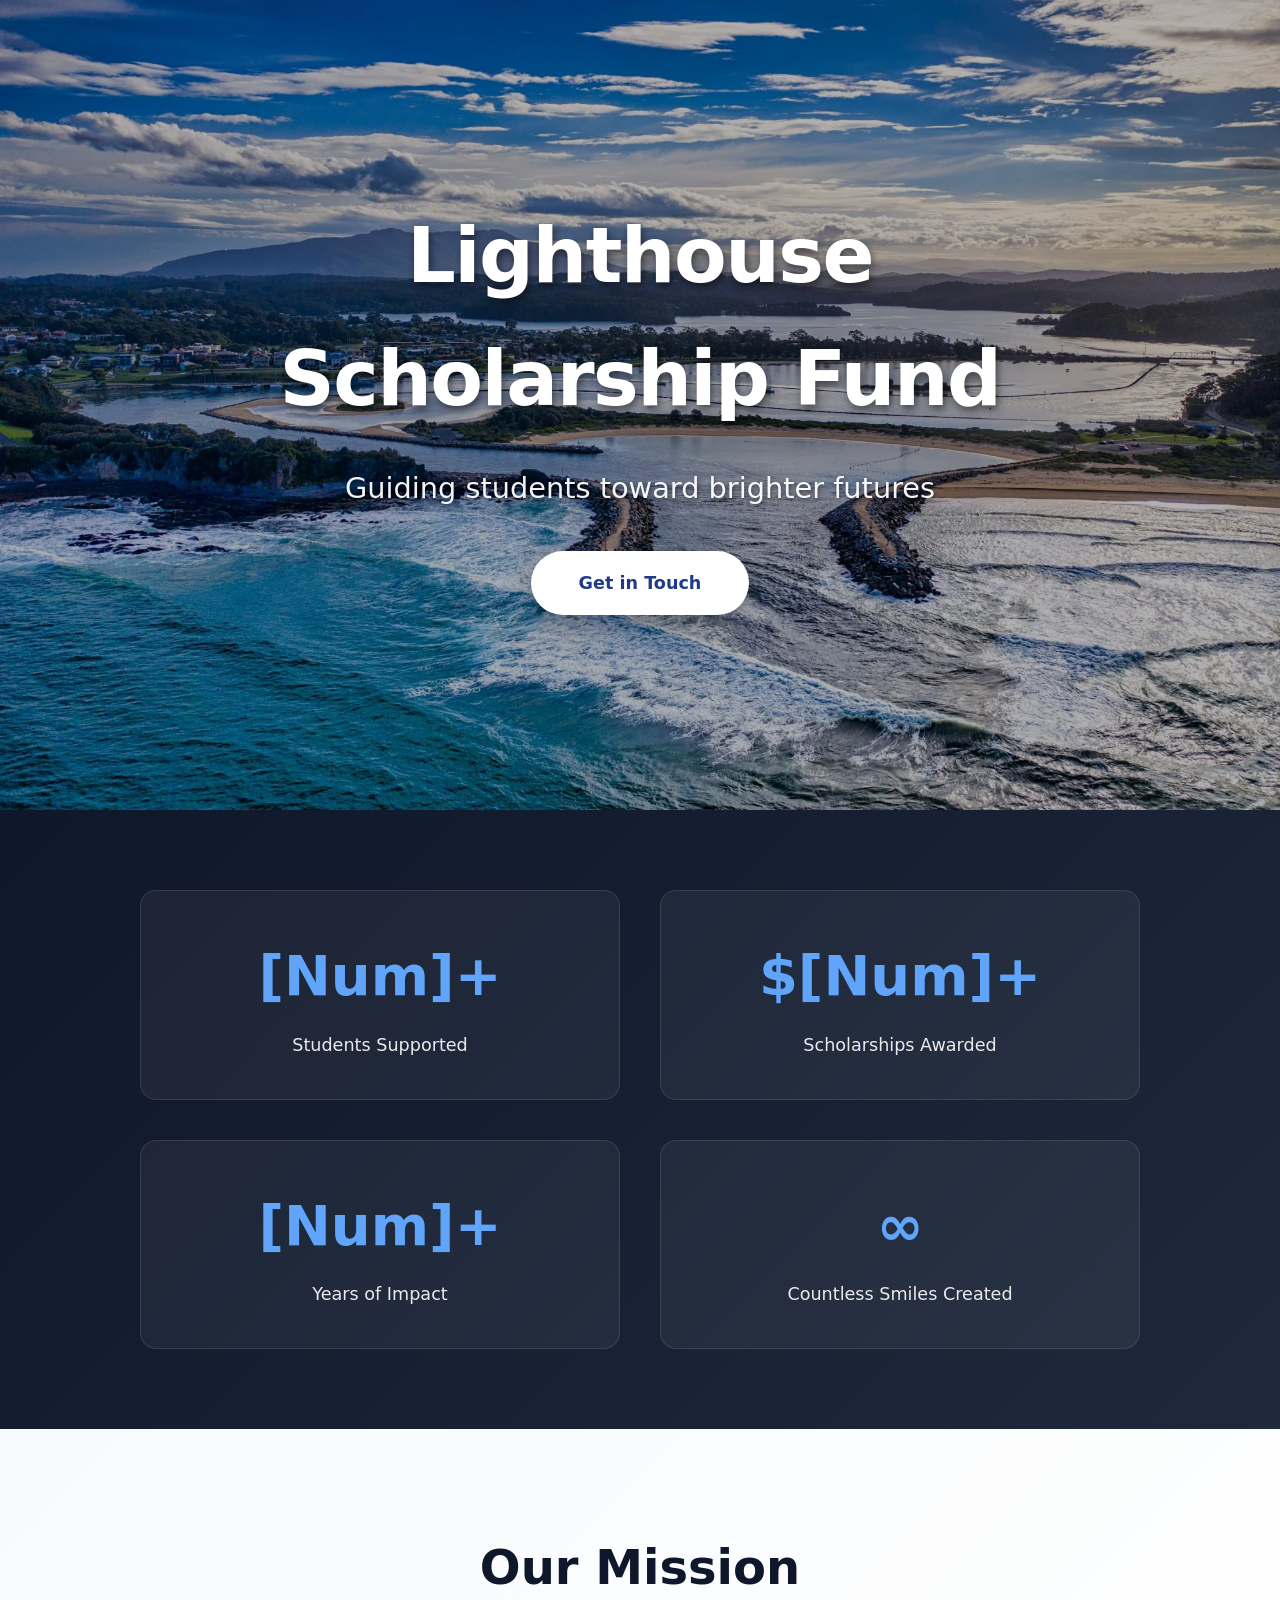
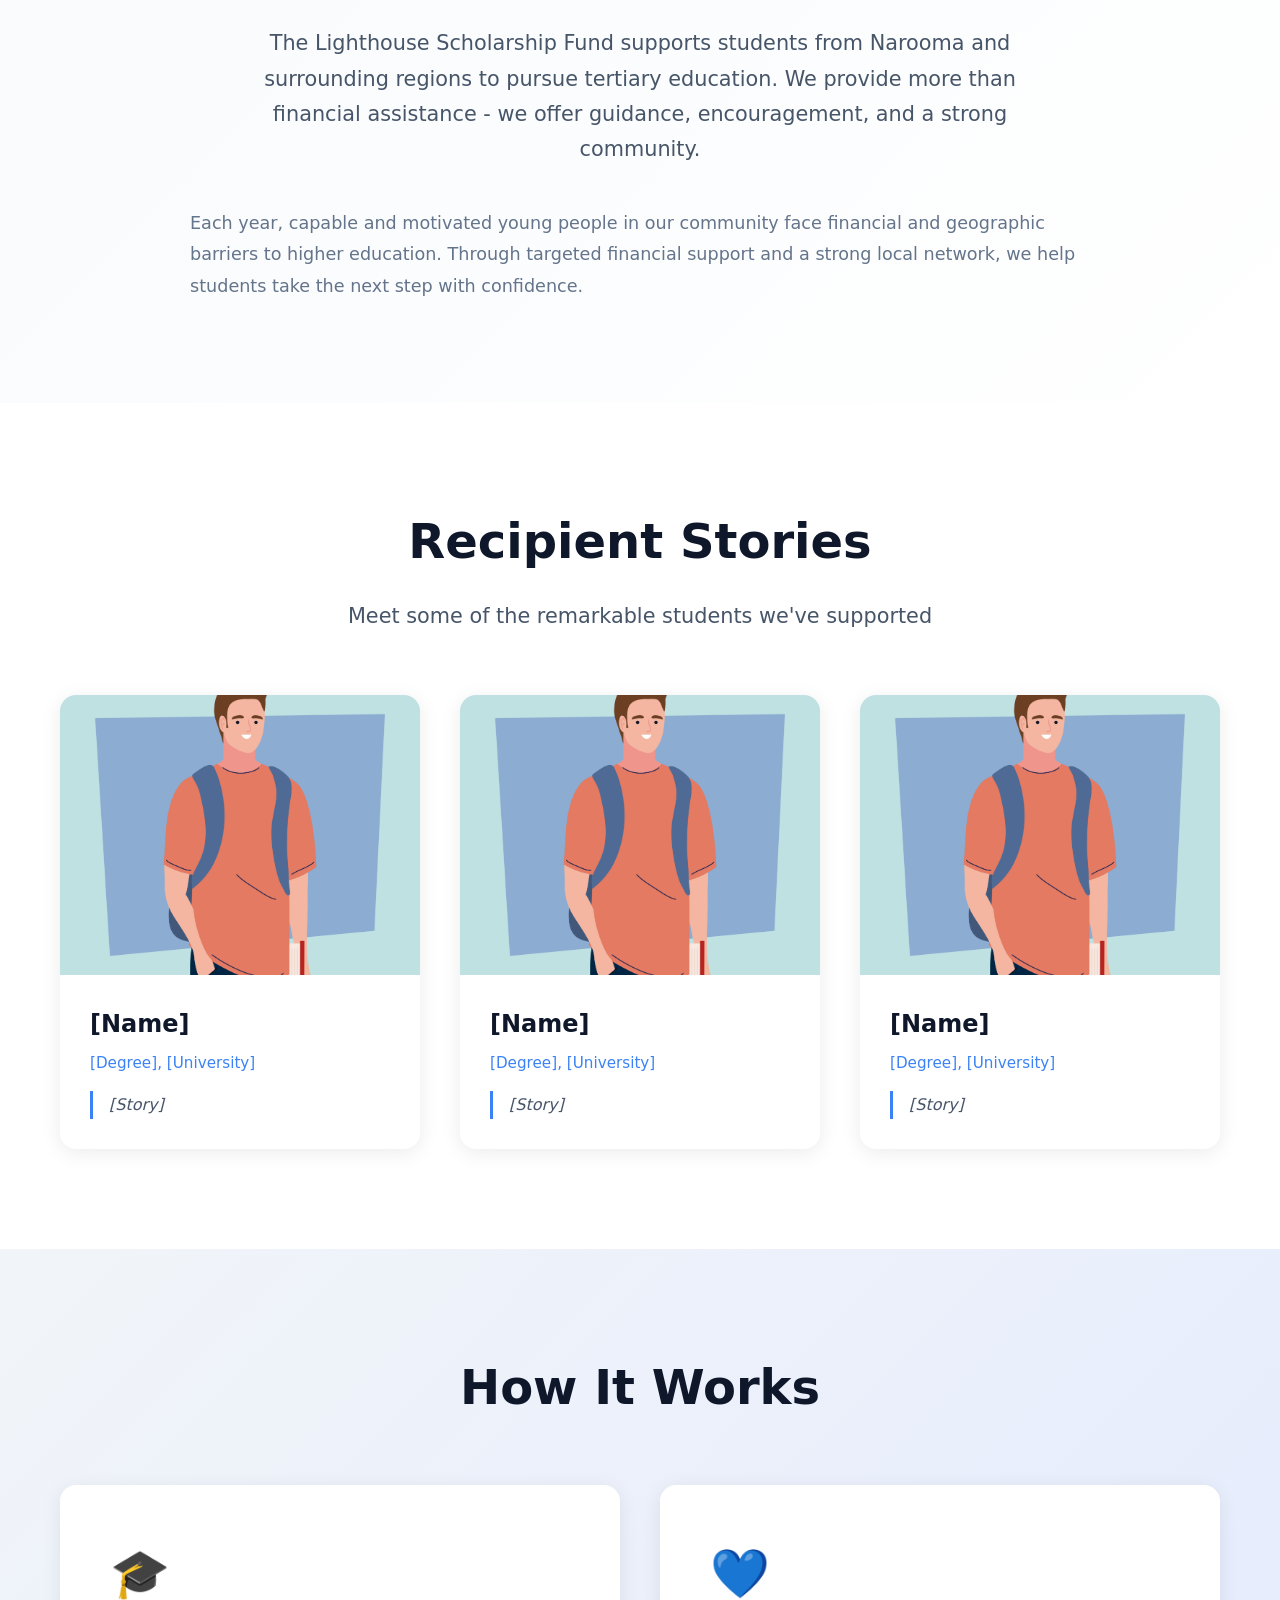
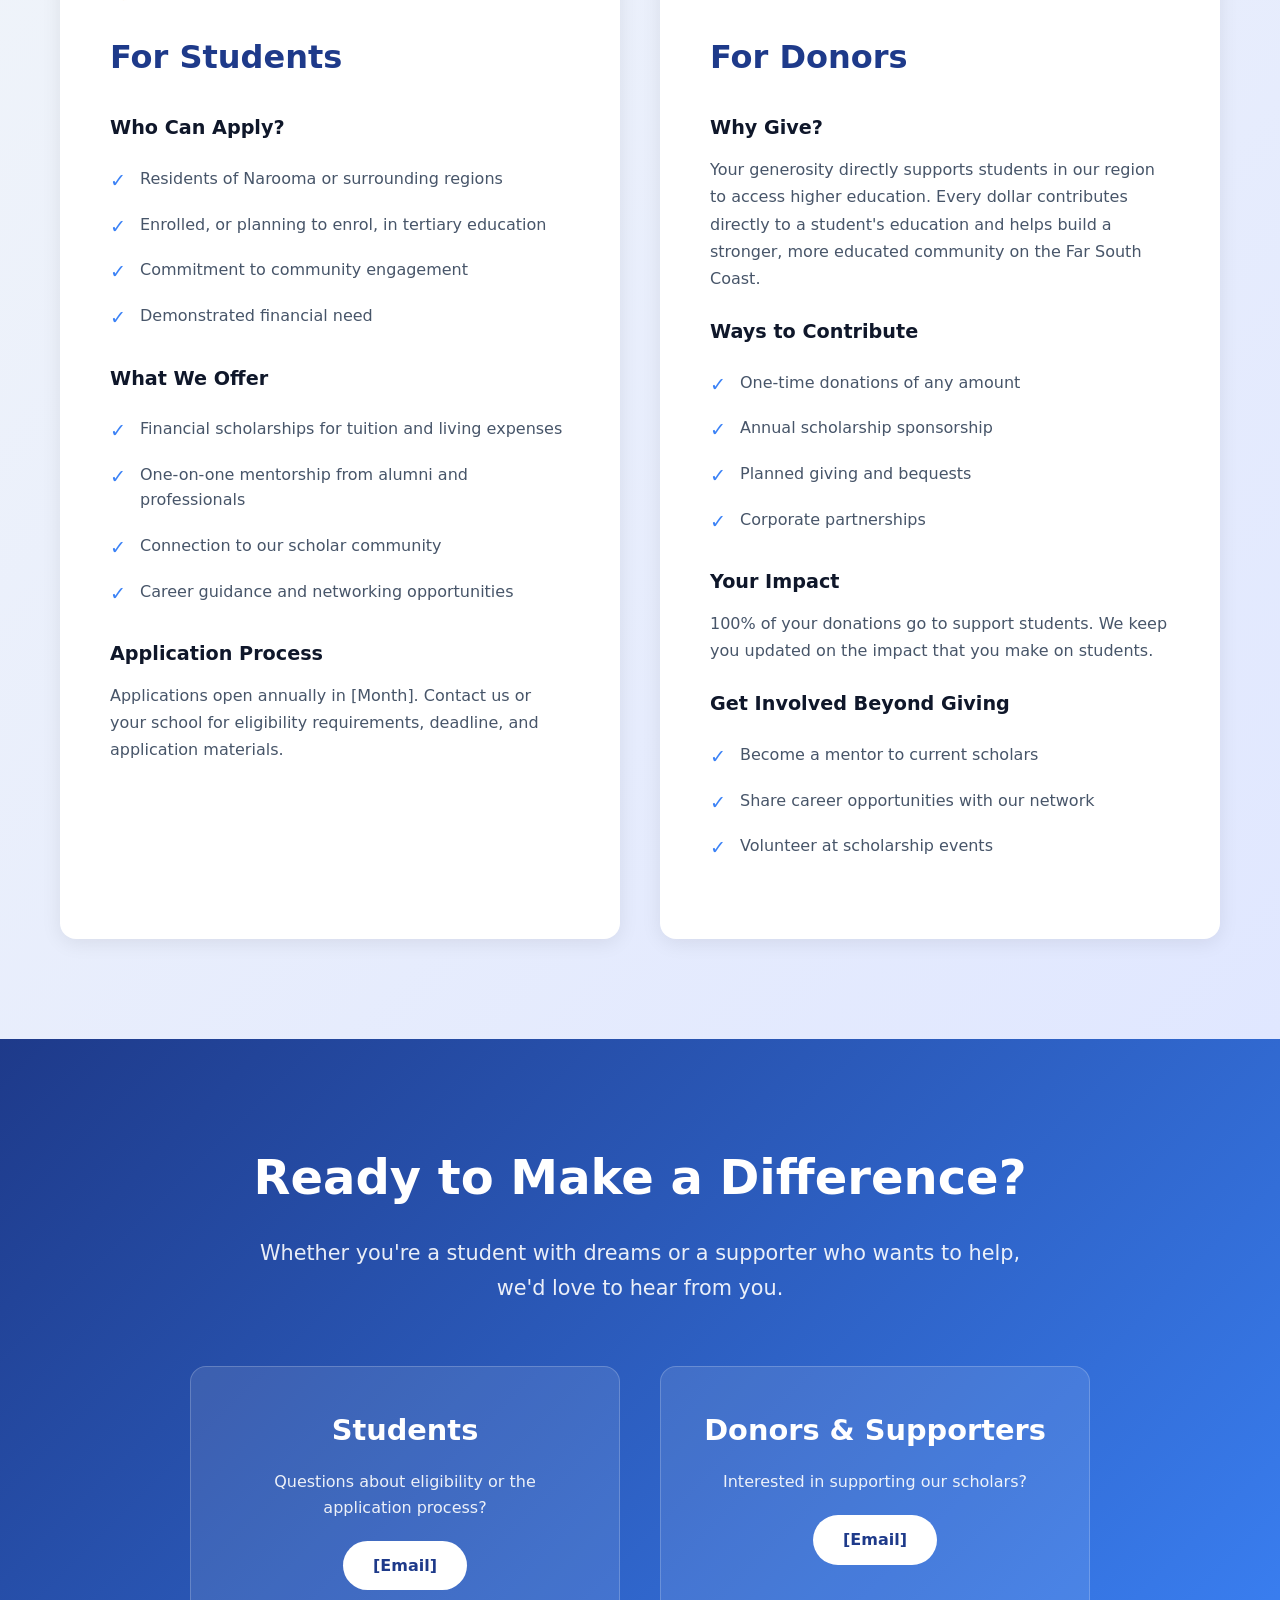
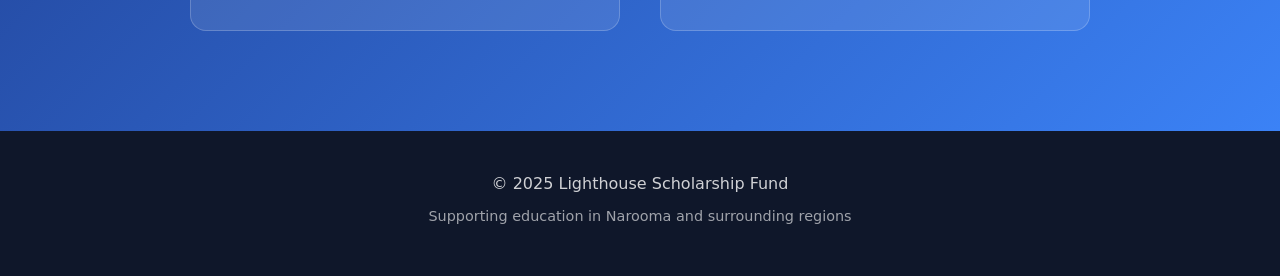
==== index.html @ 6cdf07b5 "Implemented inital html and css files with placeholder information" ====
<!DOCTYPE HTML>
<html lang="en">
<head>
    <title>Lighthouse Scholarship Fund</title>
    <meta charset="UTF-8">
    <meta name="viewport" content="width=device-width, initial-scale=1.0">
    <link rel="stylesheet" href="style.css">
</head>
<body>
    <!-- Hero Section -->
    <header class="hero">
        <div class="hero-overlay"></div>
        <div class="hero-content">
            <h1>Lighthouse Scholarship Fund</h1>
            <p class="hero-tagline">Guiding students toward brighter futures</p>
            <a href="#contact" class="cta-button">Get in Touch</a>
        </div>
    </header>

    <!-- Impact Section -->
    <section class="impact">
        <div class="container">
            <div class="impact-grid">
                <div class="impact-card">
                    <div class="impact-number">[Num]+</div>
                    <div class="impact-label">Students Supported</div>
                </div>

                <div class="impact-card">
                    <div class="impact-number">$[Num]+</div>
                    <div class="impact-label">Scholarships Awarded</div>
                </div>

                <div class="impact-card">
                    <div class="impact-number">[Num]+</div>
                    <div class="impact-label">Years of Impact</div>
                </div>

                <div class="impact-card">
                    <div class="impact-number">&infin;</div>
                    <div class="impact-label">Countless Smiles Created</div>
                </div>

            </div>
        </div>
    </section>

    <!-- About Section -->
    <section class="about">
        <div class="container">
            <h2>Our Mission</h2>
            <p class="section-intro">The Lighthouse Scholarship Fund supports students from Narooma and surrounding regions to pursue tertiary education. We provide more than financial assistance - we offer guidance, encouragement, and a strong community.</p>
            <p class="section-text">Each year, capable and motivated young people in our community face financial and geographic barriers to higher education. Through targeted financial support and a strong local network, we help students take the next step with confidence.</p>
        </div>
    </section>

    <!-- Stories Section -->
    <section class="stories">
        <div class="container">
            <h2>Recipient Stories</h2>
            <p class="section-intro">Meet some of the remarkable students we've supported</p>
            <div class="story-grid">
                <article class="story-card">
                    <div class="story-image">
                        <img src="images/student-placeholder.jpg" alt="Student recipient story" />
                    </div>
                    <div class="story-content">
                        <h3>[Name]</h3>
                        <p class="story-degree">[Degree], [University]</p>
                        <p class="story-quote">[Story]</p>
                    </div>
                </article>
                <article class="story-card">
                    <div class="story-image">
                        <img src="images/student-placeholder.jpg" alt="Student recipient story" />
                    </div>
                    <div class="story-content">
                        <h3>[Name]</h3>
                        <p class="story-degree">[Degree], [University]</p>
                        <p class="story-quote">[Story]</p>
                    </div>
                </article>
                <article class="story-card">
                    <div class="story-image">
                        <img src="images/student-placeholder.jpg" alt="Student recipient story" />
                    </div>
                    <div class="story-content">
                        <h3>[Name]</h3>
                        <p class="story-degree">[Degree], [University]</p>
                        <p class="story-quote">[Story]</p>
                    </div>
                </article>
            </div>
        </div>
    </section>

    <!-- How It Works Section -->
    <section class="how-it-works">
        <div class="container">
            <h2>How It Works</h2>
            <div class="how-grid">
                <div class="how-card">
                    <div class="how-icon">🎓</div>
                    <h3>For Students</h3>
                    <div class="how-content">
                        <h4>Who Can Apply?</h4>
                        <ul>
                            <li>Residents of Narooma or surrounding regions</li>
                            <li>Enrolled, or planning to enrol, in tertiary education</li>
                            <li>Commitment to community engagement</li>
                            <li>Demonstrated financial need</li>
                        </ul>
                        <h4>What We Offer</h4>
                        <ul>
                            <li>Financial scholarships for tuition and living expenses</li>
                            <li>One-on-one mentorship from alumni and professionals</li>
                            <li>Connection to our scholar community</li>
                            <li>Career guidance and networking opportunities</li>
                        </ul>
                        <h4>Application Process</h4>
                        <p>Applications open annually in [Month]. Contact us or your school for eligibility requirements, deadline, and application materials.</p>
                    </div>
                </div>
                <div class="how-card">
                    <div class="how-icon">💙</div>
                    <h3>For Donors</h3>
                    <div class="how-content">
                        <h4>Why Give?</h4>
                        <p>Your generosity directly supports students in our region to access higher education. Every dollar contributes directly to a student's education and helps build a stronger, more educated community on the Far South Coast.</p>
                        <h4>Ways to Contribute</h4>
                        <ul>
                            <li>One-time donations of any amount</li>
                            <li>Annual scholarship sponsorship</li>
                            <li>Planned giving and bequests</li>
                            <li>Corporate partnerships</li>
                        </ul>
                        <h4>Your Impact</h4>
                        <p>100% of your donations go to support students. We keep you updated on the impact that you make on students.</p>
                        <h4>Get Involved Beyond Giving</h4>
                        <ul>
                            <li>Become a mentor to current scholars</li>
                            <li>Share career opportunities with our network</li>
                            <li>Volunteer at scholarship events</li>
                        </ul>
                    </div>
                </div>
            </div>
        </div>
    </section>

    <!-- Contact/CTA Section -->
    <section class="contact" id="contact">
        <div class="container">
            <h2>Ready to Make a Difference?</h2>
            <p class="section-intro">Whether you're a student with dreams or a supporter who wants to help, we'd love to hear from you.</p>
            <div class="contact-grid">
                <div class="contact-card">
                    <h3>Students</h3>
                    <p>Questions about eligibility or the application process?</p>
                    <a href="mailto:[Email]" class="contact-email">[Email]</a>
                </div>
                <div class="contact-card">
                    <h3>Donors & Supporters</h3>
                    <p>Interested in supporting our scholars?</p>
                    <a href="mailto:[Email]" class="contact-email">[Email]</a>
                </div>
            </div>
        </div>
    </section>

    <!-- Footer -->
    <footer>
        <div class="container">
            <p>&copy; 2025 Lighthouse Scholarship Fund</p>
            <p class="footer-tagline">Supporting education in Narooma and surrounding regions</p>
        </div>
    </footer>
</body>
</html>
---- style.css ----
/* Reset and Base Styles */
* {
    margin: 0;
    padding: 0;
    box-sizing: border-box;
}

html {
    scroll-behavior: smooth;
}

body {
    font-family: system-ui, sans-serif;
    line-height: 1.6;
    color: #1E293B;
    background: #FFFFFF;
}

/* Container */
.container {
    max-width: 1200px;
    margin: 0 auto;
    padding: 0 20px;
}

/* Hero Section */
.hero {
    position: relative;
    min-height: 90vh;
    display: flex;
    align-items: center;
    justify-content: center;
    background: #2563eb url('images/entrance-to-the-breakwater-narooma-south-coast-nsw-australia.webp') center/cover no-repeat;
    color: white;
    overflow: hidden;
}

.hero-overlay {
    position: absolute;
    top: 0;
    left: 0;
    right: 0;
    bottom: 0;
    background: rgba(0, 0, 0, 0.3);
    z-index: 1; /* Sits above the background image, below the content */
}

.hero-content {
    position: relative;
    z-index: 2; /* Sits above the hero-overlay */
    text-align: center;
    padding: 60px 20px;
    max-width: 900px;
    animation: fadeInUp 1s ease-out;
}

@keyframes fadeInUp {
    from {
        opacity: 0;
        transform: translateY(30px);
    }
    to {
        opacity: 1;
        transform: translateY(0);
    }
}

.hero h1 {
    font-size: clamp(2.5rem, 6vw, 5rem);
    font-weight: 700;
    margin-bottom: 24px;
    text-shadow: 2px 4px 8px rgba(0, 0, 0, 0.5);
    letter-spacing: -0.02em;
}

.hero-tagline {
    font-size: clamp(1.2rem, 2.5vw, 1.8rem);
    margin-bottom: 40px;
    opacity: 0.95;
    font-weight: 300;
    text-shadow: 1px 2px 4px rgba(0, 0, 0, 0.5);
}

.cta-button {
    display: inline-block;
    padding: 18px 48px;
    background: white;
    color: #1e3a8a;
    text-decoration: none;
    border-radius: 50px;
    font-weight: 600;
    font-size: 1.1rem;
    transition: all 0.3s ease;
    box-shadow: 0 10px 30px rgba(0, 0, 0, 0.3);
}

.cta-button:hover {
    transform: translateY(-3px);
    box-shadow: 0 15px 40px rgba(0, 0, 0, 0.4);
    background: #f8fafc;
}

/* Impact Section */
.impact {
    background: linear-gradient(135deg, #0f172a 0%, #1e293b 100%);
    padding: 80px 20px;
    color: white;
}

.impact-grid {
    display: grid;
    grid-template-columns: repeat(2, 1fr);
    gap: 40px;
    max-width: 1000px;
    margin: 0 auto;
}

.impact-card {
    text-align: center;
    padding: 40px 20px;
    background: rgba(255, 255, 255, 0.05);
    border-radius: 16px;
    border: 1px solid rgba(255, 255, 255, 0.1);
    transition: all 0.3s ease;
}

.impact-card:hover {
    transform: translateY(-5px);
    background: rgba(255, 255, 255, 0.08);
}

.impact-number {
    font-size: 3.5rem;
    font-weight: 700;
    color: #60a5fa;
    margin-bottom: 10px;
}

.impact-label {
    font-size: 1.1rem;
    opacity: 0.9;
    font-weight: 300;
}

/* Section Styles */
section {
    padding: 100px 20px;
}

section h2 {
    font-size: clamp(2.2rem, 4vw, 3rem);
    text-align: center;
    margin-bottom: 20px;
    color: #0f172a;
    font-weight: 700;
}

.section-intro {
    text-align: center;
    font-size: 1.3rem;
    max-width: 800px;
    margin: 0 auto 40px;
    color: #475569;
    line-height: 1.7;
}

.section-text {
    max-width: 900px;
    margin: 30px auto 0;
    font-size: 1.1rem;
    color: #64748b;
    line-height: 1.8;
}

/* About Section */
.about {
    background: linear-gradient(135deg, #f8fafc 0%, #ffffff 100%);
}

/* Stories Section */
.stories {
    background: #ffffff;
}

.story-grid {
    display: grid;
    grid-template-columns: repeat(auto-fit, minmax(300px, 1fr));
    gap: 40px;
    margin-top: 60px;
}

.story-card {
    background: white;
    border-radius: 16px;
    overflow: hidden;
    box-shadow: 0 4px 20px rgba(0, 0, 0, 0.08);
    transition: all 0.4s ease;
}

.story-card:hover {
    transform: translateY(-8px);
    box-shadow: 0 12px 40px rgba(0, 0, 0, 0.15);
}

.story-image {
    height: 280px;
    overflow: hidden;
    background: linear-gradient(135deg, #dbeafe 0%, #bfdbfe 100%);
}

.story-image img {
    width: 100%;
    height: 100%;
    object-fit: cover;
    transition: transform 0.4s ease;
}

.story-card:hover .story-image img {
    transform: scale(1.05);
}

.story-content {
    padding: 30px;
}

.story-content h3 {
    font-size: 1.5rem;
    color: #0f172a;
    margin-bottom: 8px;
}

.story-degree {
    color: #3b82f6;
    font-weight: 500;
    margin-bottom: 16px;
    font-size: 0.95rem;
}

.story-quote {
    color: #475569;
    font-style: italic;
    line-height: 1.7;
    border-left: 3px solid #3b82f6;
    padding-left: 16px;
}

/* How It Works Section */
.how-it-works {
    background: linear-gradient(135deg, #f1f5f9 0%, #e0e7ff 100%);
}

.how-grid {
    display: grid;
    grid-template-columns: repeat(auto-fit, minmax(400px, 1fr));
    gap: 40px;
    margin-top: 60px;
}

.how-card {
    background: white;
    padding: 50px;
    border-radius: 16px;
    box-shadow: 0 4px 20px rgba(0, 0, 0, 0.08);
}

.how-icon {
    font-size: 3rem;
    margin-bottom: 20px;
}

.how-card h3 {
    font-size: 2rem;
    color: #1e3a8a;
    margin-bottom: 30px;
}

.how-content h4 {
    font-size: 1.2rem;
    color: #0f172a;
    margin: 25px 0 12px;
}

.how-content h4:first-child {
    margin-top: 0;
}

.how-content p {
    color: #475569;
    line-height: 1.7;
    margin-bottom: 20px;
}

.how-content ul {
    list-style: none;
    padding: 0;
    margin-bottom: 20px;
}

.how-content ul li {
    padding: 10px 0 10px 30px;
    color: #475569;
    position: relative;
    line-height: 1.6;
}

.how-content ul li::before {
    content: '✓';
    position: absolute;
    left: 0;
    color: #3b82f6;
    font-weight: 700;
    font-size: 1.2rem;
}

/* Contact Section */
.contact {
    background: linear-gradient(135deg, #1e3a8a 0%, #3b82f6 100%);
    color: white;
}

.contact h2 {
    color: white;
}

.contact .section-intro {
    color: rgba(255, 255, 255, 0.9);
}

.contact-grid {
    display: grid;
    grid-template-columns: repeat(auto-fit, minmax(300px, 1fr));
    gap: 40px;
    margin-top: 60px;
    max-width: 900px;
    margin-left: auto;
    margin-right: auto;
}

.contact-card {
    background: rgba(255, 255, 255, 0.1);
    padding: 40px;
    border-radius: 16px;
    border: 1px solid rgba(255, 255, 255, 0.2);
    text-align: center;
    transition: all 0.3s ease;
}

.contact-card:hover {
    background: rgba(255, 255, 255, 0.15);
    transform: translateY(-5px);
}

.contact-card h3 {
    font-size: 1.8rem;
    margin-bottom: 16px;
    color: white;
}

.contact-card p {
    margin-bottom: 20px;
    opacity: 0.9;
}

.contact-email {
    display: inline-block;
    padding: 12px 30px;
    background: white;
    color: #1e3a8a;
    text-decoration: none;
    border-radius: 50px;
    font-weight: 600;
    transition: all 0.3s ease;
}

.contact-email:hover {
    background: #f8fafc;
    transform: scale(1.05);
}

/* Footer */
footer {
    background: #0f172a;
    color: white;
    text-align: center;
    padding: 40px 20px;
}

footer p {
    opacity: 0.8;
    margin-bottom: 8px;
}

.footer-tagline {
    font-size: 0.9rem;
    opacity: 0.6;
}

/* Responsive Design */
@media (max-width: 768px) {
    section {
        padding: 60px 20px;
    }

    .story-grid,
    .how-grid {
        grid-template-columns: 1fr;
    }

    .how-card {
        padding: 30px;
    }

    .impact-grid {
        grid-template-columns: 1fr;
        gap: 30px;
    }
}

@media (max-width: 480px) {
    .hero-content {
        padding: 40px 20px;
    }

    .cta-button {
        padding: 15px 35px;
        font-size: 1rem;
    }

    .story-content,
    .how-card {
        padding: 25px;
    }
}

@media (min-width: 1400px) {
    .impact-grid {
        grid-template-columns: repeat(4, 1fr);
        max-width: 1400px;
    }
}
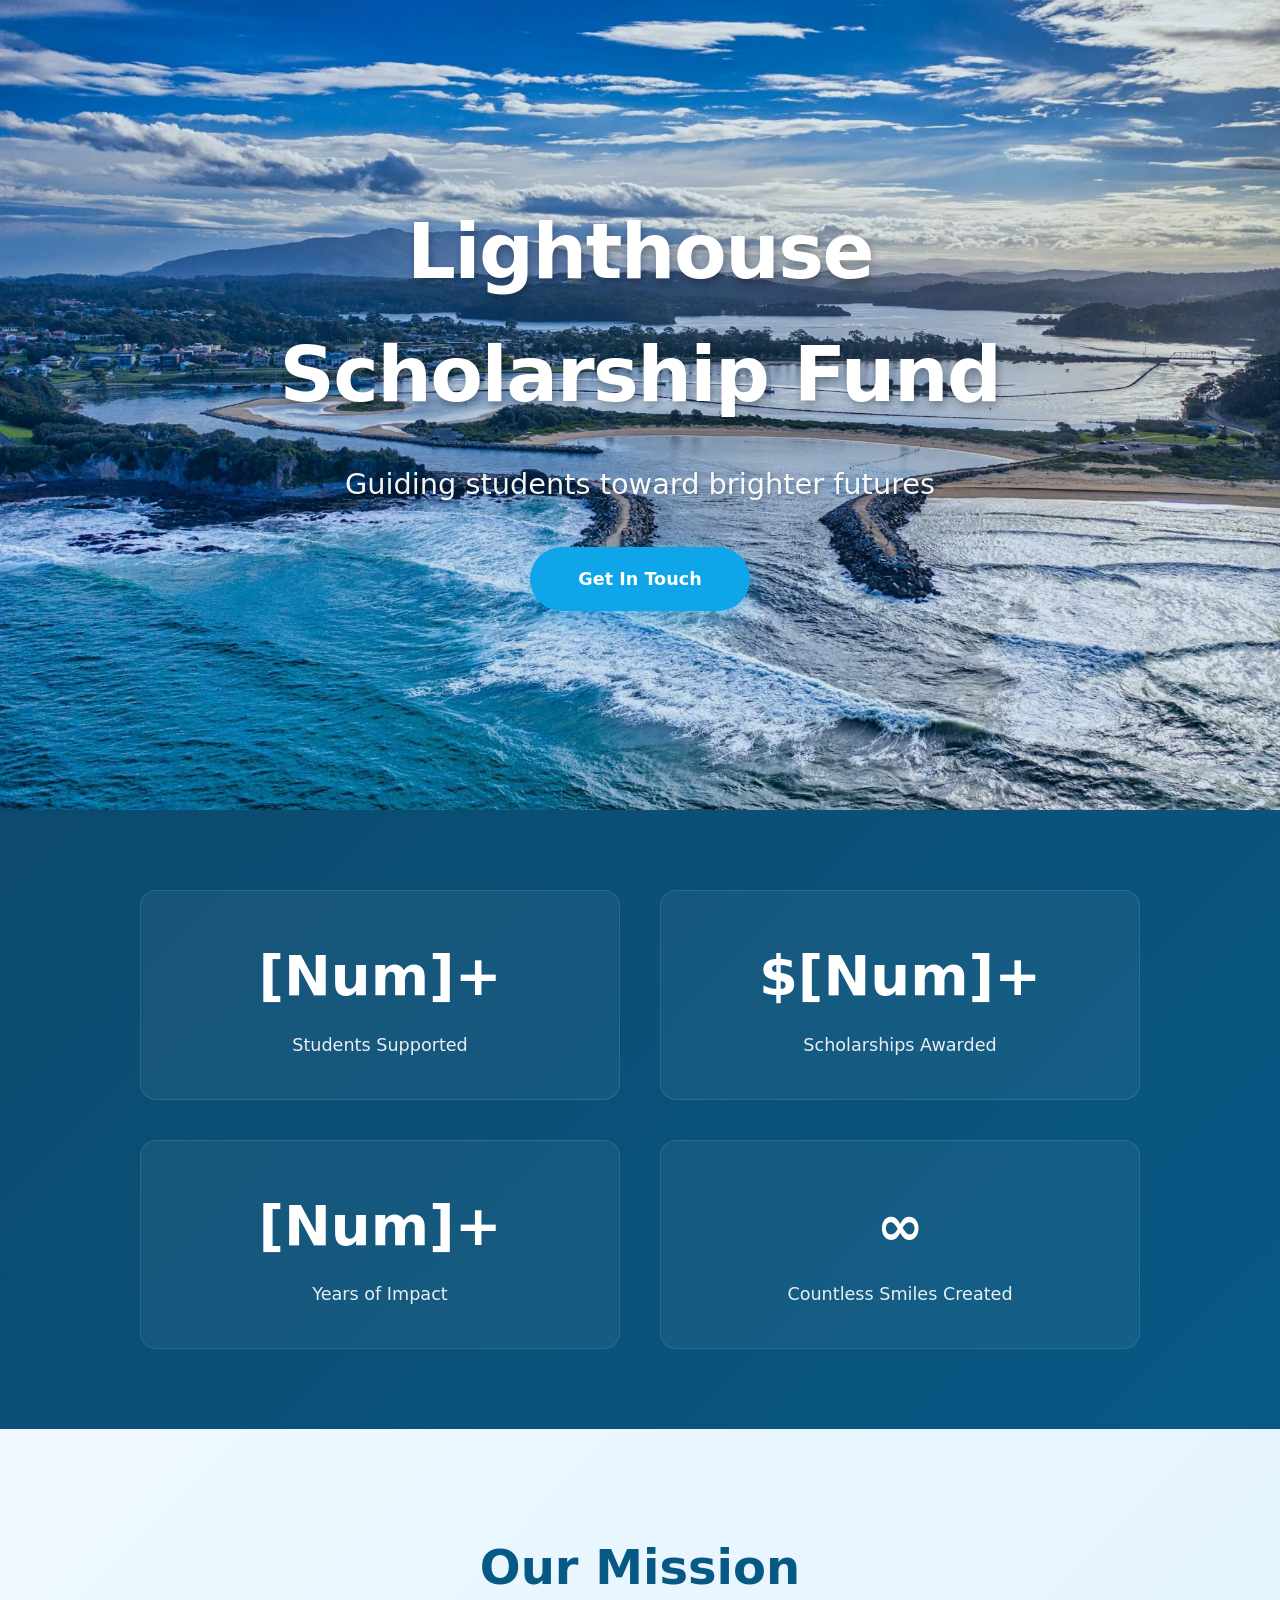
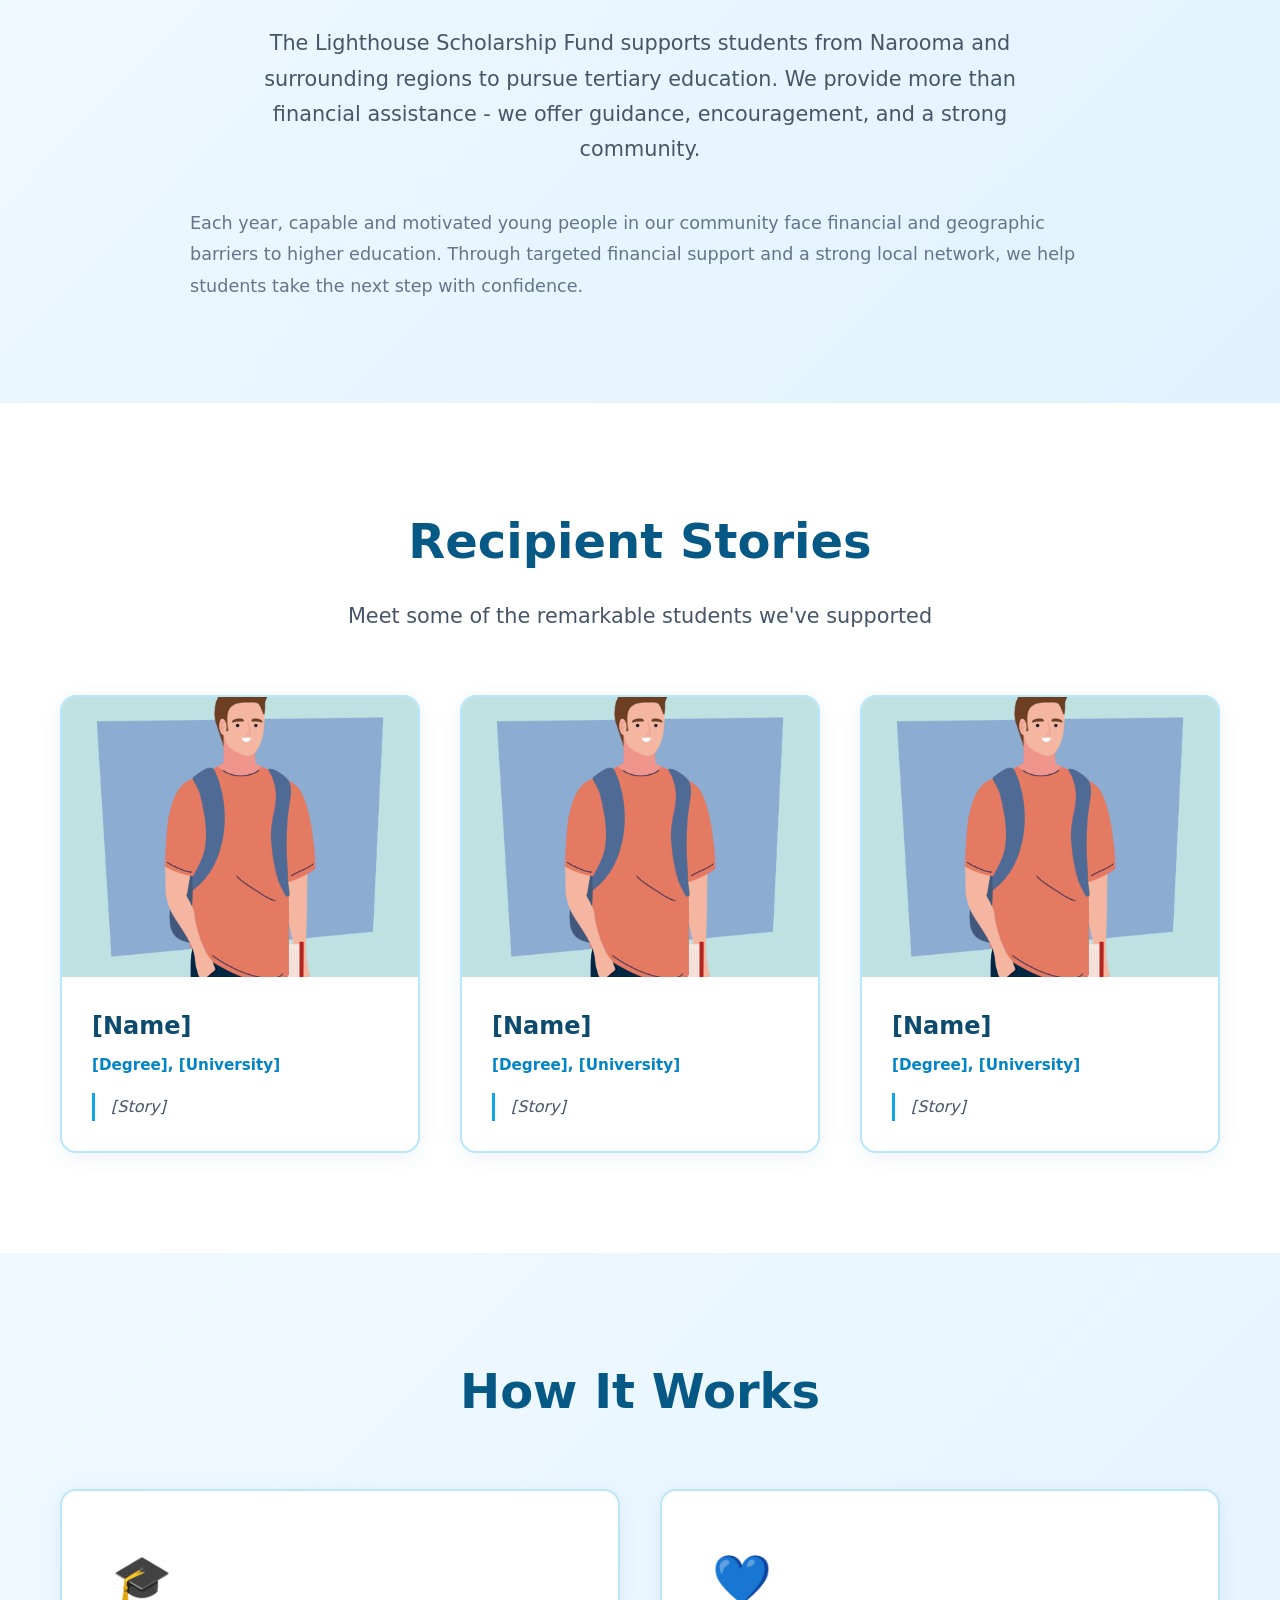
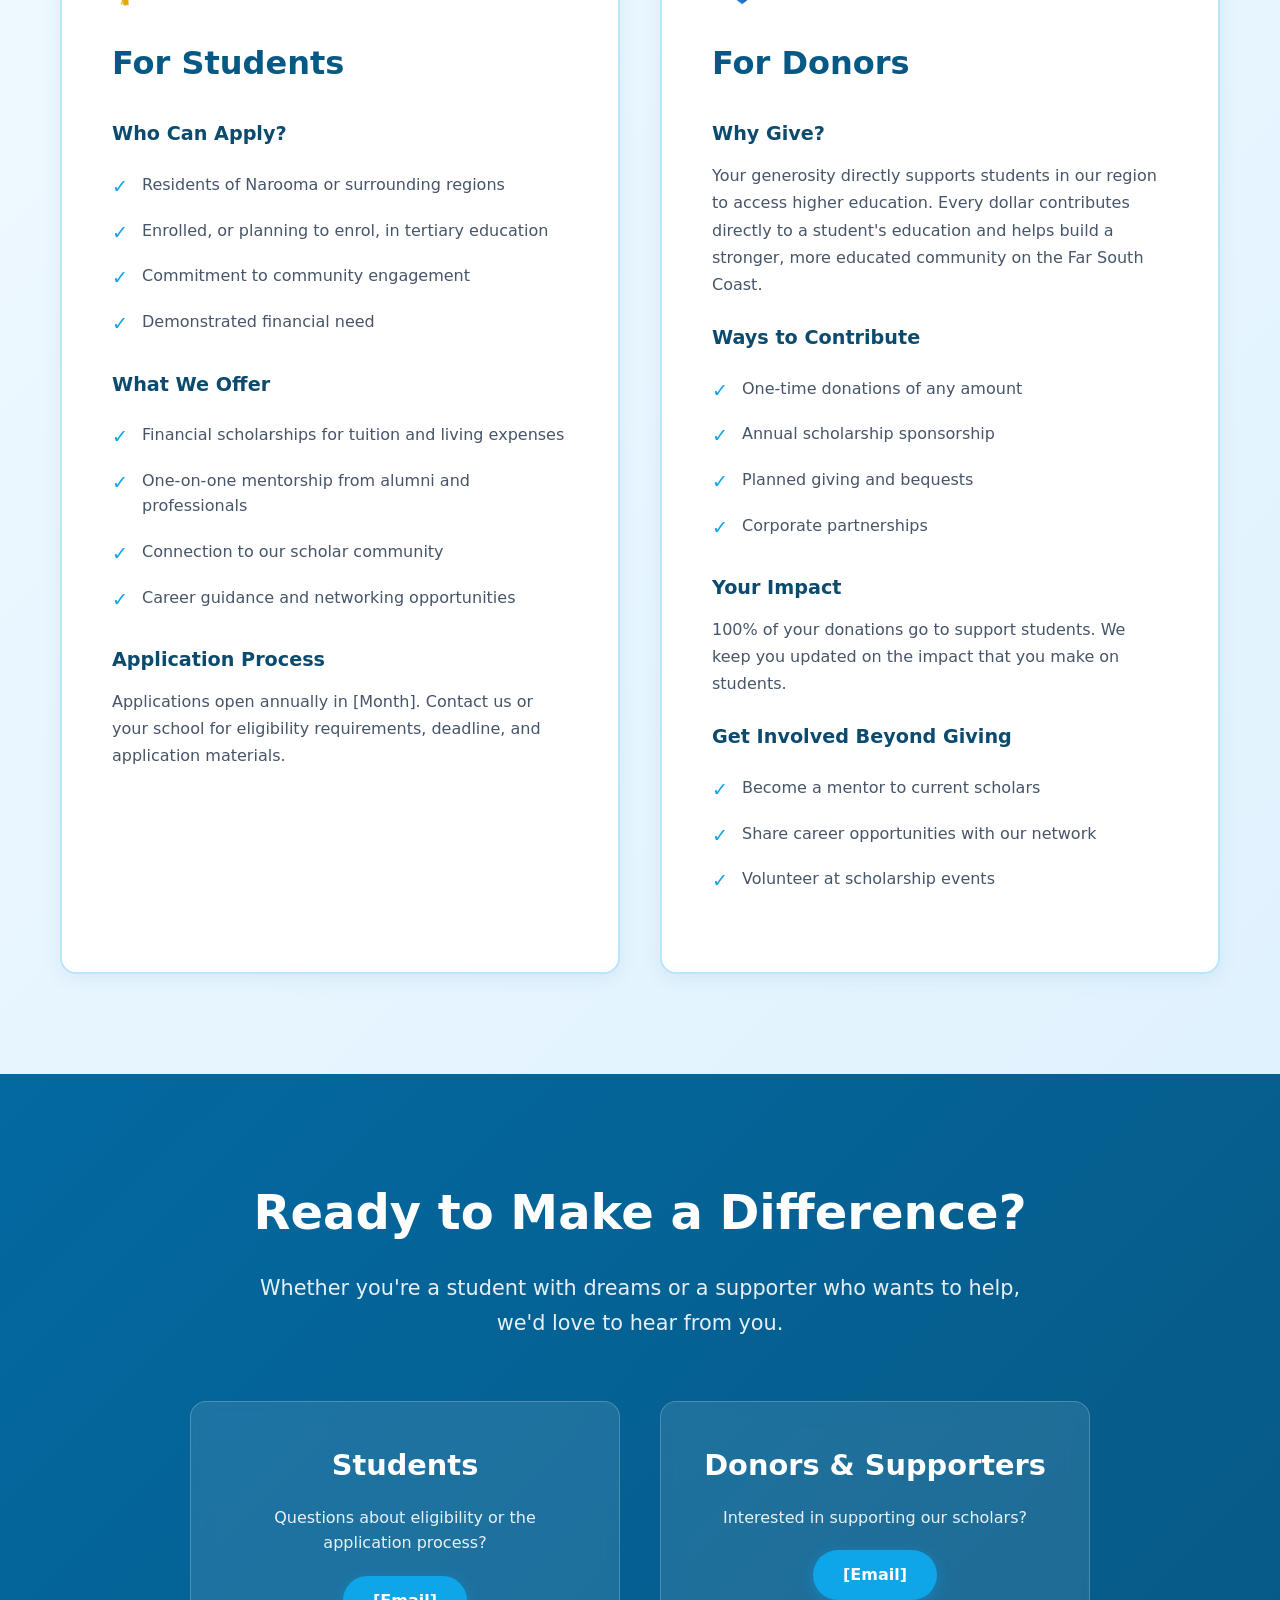
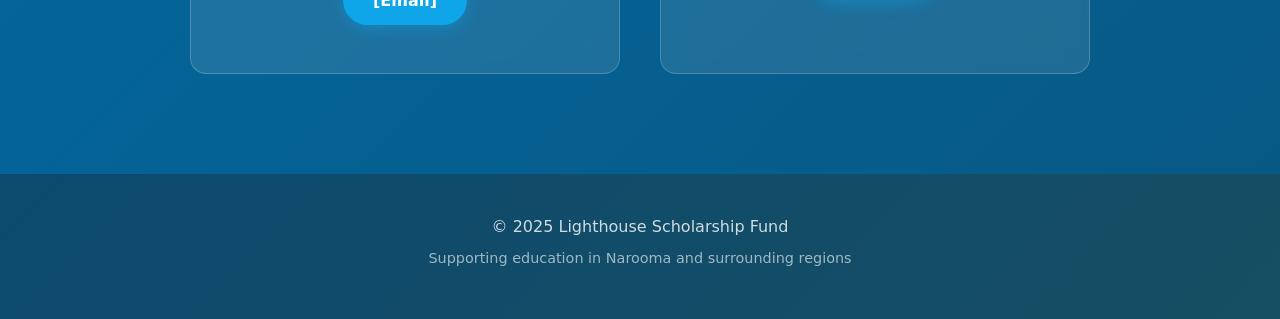
==== commit 45af602c: "Improved colour palette and button styles" ====
--- a/index.html
+++ b/index.html
@@ -1,179 +1,180 @@
 <!DOCTYPE HTML>
 <html lang="en">
 <head>
-    <title>Lighthouse Scholarship Fund</title>
-    <meta charset="UTF-8">
-    <meta name="viewport" content="width=device-width, initial-scale=1.0">
-    <link rel="stylesheet" href="style.css">
+	<title>Lighthouse Scholarship Fund</title>
+	<meta charset="UTF-8">
+	<meta name="viewport" content="width=device-width, initial-scale=1.0">
+	<meta name="description" content="Lighthouse Scholarship Fund supports students from Narooma and surrounding regions to pursue tertiary education through financial assistance, mentorship, and community support.">
+	<link rel="stylesheet" href="style.css">
 </head>
 <body>
-    <!-- Hero Section -->
-    <header class="hero">
-        <div class="hero-overlay"></div>
-        <div class="hero-content">
-            <h1>Lighthouse Scholarship Fund</h1>
-            <p class="hero-tagline">Guiding students toward brighter futures</p>
-            <a href="#contact" class="cta-button">Get in Touch</a>
-        </div>
-    </header>
+	<!-- Hero Section -->
+	<header class="hero">
+		<div class="hero-overlay"></div>
+		<div class="hero-content">
+			<h1>Lighthouse Scholarship Fund</h1>
+			<p class="hero-tagline">Guiding students toward brighter futures</p>
+			<a href="#contact" class="cta-button">Get In Touch</a>
+		</div>
+	</header>
 
-    <!-- Impact Section -->
-    <section class="impact">
-        <div class="container">
-            <div class="impact-grid">
-                <div class="impact-card">
-                    <div class="impact-number">[Num]+</div>
-                    <div class="impact-label">Students Supported</div>
-                </div>
+	<!-- Impact Section -->
+	<section class="impact">
+		<div class="container">
+			<div class="impact-grid">
+				<div class="impact-card">
+					<div class="impact-number">[Num]+</div>
+					<div class="impact-label">Students Supported</div>
+				</div>
 
-                <div class="impact-card">
-                    <div class="impact-number">$[Num]+</div>
-                    <div class="impact-label">Scholarships Awarded</div>
-                </div>
+				<div class="impact-card">
+					<div class="impact-number">$[Num]+</div>
+					<div class="impact-label">Scholarships Awarded</div>
+				</div>
 
-                <div class="impact-card">
-                    <div class="impact-number">[Num]+</div>
-                    <div class="impact-label">Years of Impact</div>
-                </div>
+				<div class="impact-card">
+					<div class="impact-number">[Num]+</div>
+					<div class="impact-label">Years of Impact</div>
+				</div>
 
-                <div class="impact-card">
-                    <div class="impact-number">&infin;</div>
-                    <div class="impact-label">Countless Smiles Created</div>
-                </div>
+				<div class="impact-card">
+					<div class="impact-number">&infin;</div>
+					<div class="impact-label">Countless Smiles Created</div>
+				</div>
 
-            </div>
-        </div>
-    </section>
+			</div>
+		</div>
+	</section>
 
-    <!-- About Section -->
-    <section class="about">
-        <div class="container">
-            <h2>Our Mission</h2>
-            <p class="section-intro">The Lighthouse Scholarship Fund supports students from Narooma and surrounding regions to pursue tertiary education. We provide more than financial assistance - we offer guidance, encouragement, and a strong community.</p>
-            <p class="section-text">Each year, capable and motivated young people in our community face financial and geographic barriers to higher education. Through targeted financial support and a strong local network, we help students take the next step with confidence.</p>
-        </div>
-    </section>
+	<!-- About Section -->
+	<section class="about">
+		<div class="container">
+			<h2>Our Mission</h2>
+			<p class="section-intro">The Lighthouse Scholarship Fund supports students from Narooma and surrounding regions to pursue tertiary education. We provide more than financial assistance - we offer guidance, encouragement, and a strong community.</p>
+			<p class="section-text">Each year, capable and motivated young people in our community face financial and geographic barriers to higher education. Through targeted financial support and a strong local network, we help students take the next step with confidence.</p>
+		</div>
+	</section>
 
-    <!-- Stories Section -->
-    <section class="stories">
-        <div class="container">
-            <h2>Recipient Stories</h2>
-            <p class="section-intro">Meet some of the remarkable students we've supported</p>
-            <div class="story-grid">
-                <article class="story-card">
-                    <div class="story-image">
-                        <img src="images/student-placeholder.jpg" alt="Student recipient story" />
-                    </div>
-                    <div class="story-content">
-                        <h3>[Name]</h3>
-                        <p class="story-degree">[Degree], [University]</p>
-                        <p class="story-quote">[Story]</p>
-                    </div>
-                </article>
-                <article class="story-card">
-                    <div class="story-image">
-                        <img src="images/student-placeholder.jpg" alt="Student recipient story" />
-                    </div>
-                    <div class="story-content">
-                        <h3>[Name]</h3>
-                        <p class="story-degree">[Degree], [University]</p>
-                        <p class="story-quote">[Story]</p>
-                    </div>
-                </article>
-                <article class="story-card">
-                    <div class="story-image">
-                        <img src="images/student-placeholder.jpg" alt="Student recipient story" />
-                    </div>
-                    <div class="story-content">
-                        <h3>[Name]</h3>
-                        <p class="story-degree">[Degree], [University]</p>
-                        <p class="story-quote">[Story]</p>
-                    </div>
-                </article>
-            </div>
-        </div>
-    </section>
+	<!-- Stories Section -->
+	<section class="stories">
+		<div class="container">
+			<h2>Recipient Stories</h2>
+			<p class="section-intro">Meet some of the remarkable students we've supported</p>
+			<div class="story-grid">
+				<article class="story-card">
+					<div class="story-image">
+						<img src="images/student-placeholder.jpg" alt="Scholarship recipient story" />
+					</div>
+					<div class="story-content">
+						<h3>[Name]</h3>
+						<p class="story-degree">[Degree], [University]</p>
+						<p class="story-quote">[Story]</p>
+					</div>
+				</article>
+				<article class="story-card">
+					<div class="story-image">
+						<img src="images/student-placeholder.jpg" alt="Scholarship recipient story" />
+					</div>
+					<div class="story-content">
+						<h3>[Name]</h3>
+						<p class="story-degree">[Degree], [University]</p>
+						<p class="story-quote">[Story]</p>
+					</div>
+				</article>
+				<article class="story-card">
+					<div class="story-image">
+						<img src="images/student-placeholder.jpg" alt="Scholarship recipient story" />
+					</div>
+					<div class="story-content">
+						<h3>[Name]</h3>
+						<p class="story-degree">[Degree], [University]</p>
+						<p class="story-quote">[Story]</p>
+					</div>
+				</article>
+			</div>
+		</div>
+	</section>
 
-    <!-- How It Works Section -->
-    <section class="how-it-works">
-        <div class="container">
-            <h2>How It Works</h2>
-            <div class="how-grid">
-                <div class="how-card">
-                    <div class="how-icon">🎓</div>
-                    <h3>For Students</h3>
-                    <div class="how-content">
-                        <h4>Who Can Apply?</h4>
-                        <ul>
-                            <li>Residents of Narooma or surrounding regions</li>
-                            <li>Enrolled, or planning to enrol, in tertiary education</li>
-                            <li>Commitment to community engagement</li>
-                            <li>Demonstrated financial need</li>
-                        </ul>
-                        <h4>What We Offer</h4>
-                        <ul>
-                            <li>Financial scholarships for tuition and living expenses</li>
-                            <li>One-on-one mentorship from alumni and professionals</li>
-                            <li>Connection to our scholar community</li>
-                            <li>Career guidance and networking opportunities</li>
-                        </ul>
-                        <h4>Application Process</h4>
-                        <p>Applications open annually in [Month]. Contact us or your school for eligibility requirements, deadline, and application materials.</p>
-                    </div>
-                </div>
-                <div class="how-card">
-                    <div class="how-icon">💙</div>
-                    <h3>For Donors</h3>
-                    <div class="how-content">
-                        <h4>Why Give?</h4>
-                        <p>Your generosity directly supports students in our region to access higher education. Every dollar contributes directly to a student's education and helps build a stronger, more educated community on the Far South Coast.</p>
-                        <h4>Ways to Contribute</h4>
-                        <ul>
-                            <li>One-time donations of any amount</li>
-                            <li>Annual scholarship sponsorship</li>
-                            <li>Planned giving and bequests</li>
-                            <li>Corporate partnerships</li>
-                        </ul>
-                        <h4>Your Impact</h4>
-                        <p>100% of your donations go to support students. We keep you updated on the impact that you make on students.</p>
-                        <h4>Get Involved Beyond Giving</h4>
-                        <ul>
-                            <li>Become a mentor to current scholars</li>
-                            <li>Share career opportunities with our network</li>
-                            <li>Volunteer at scholarship events</li>
-                        </ul>
-                    </div>
-                </div>
-            </div>
-        </div>
-    </section>
+	<!-- How It Works Section -->
+	<section class="how-it-works">
+		<div class="container">
+			<h2>How It Works</h2>
+			<div class="how-grid">
+				<div class="how-card">
+					<div class="how-icon">🎓</div>
+					<h3>For Students</h3>
+					<div class="how-content">
+						<h4>Who Can Apply?</h4>
+						<ul>
+							<li>Residents of Narooma or surrounding regions</li>
+							<li>Enrolled, or planning to enrol, in tertiary education</li>
+							<li>Commitment to community engagement</li>
+							<li>Demonstrated financial need</li>
+						</ul>
+						<h4>What We Offer</h4>
+						<ul>
+							<li>Financial scholarships for tuition and living expenses</li>
+							<li>One-on-one mentorship from alumni and professionals</li>
+							<li>Connection to our scholar community</li>
+							<li>Career guidance and networking opportunities</li>
+						</ul>
+						<h4>Application Process</h4>
+						<p>Applications open annually in [Month]. Contact us or your school for eligibility requirements, deadline, and application materials.</p>
+					</div>
+				</div>
+				<div class="how-card">
+					<div class="how-icon">💙</div>
+					<h3>For Donors</h3>
+					<div class="how-content">
+						<h4>Why Give?</h4>
+						<p>Your generosity directly supports students in our region to access higher education. Every dollar contributes directly to a student's education and helps build a stronger, more educated community on the Far South Coast.</p>
+						<h4>Ways to Contribute</h4>
+						<ul>
+							<li>One-time donations of any amount</li>
+							<li>Annual scholarship sponsorship</li>
+							<li>Planned giving and bequests</li>
+							<li>Corporate partnerships</li>
+						</ul>
+						<h4>Your Impact</h4>
+						<p>100% of your donations go to support students. We keep you updated on the impact that you make on students.</p>
+						<h4>Get Involved Beyond Giving</h4>
+						<ul>
+							<li>Become a mentor to current scholars</li>
+							<li>Share career opportunities with our network</li>
+							<li>Volunteer at scholarship events</li>
+						</ul>
+					</div>
+				</div>
+			</div>
+		</div>
+	</section>
 
-    <!-- Contact/CTA Section -->
-    <section class="contact" id="contact">
-        <div class="container">
-            <h2>Ready to Make a Difference?</h2>
-            <p class="section-intro">Whether you're a student with dreams or a supporter who wants to help, we'd love to hear from you.</p>
-            <div class="contact-grid">
-                <div class="contact-card">
-                    <h3>Students</h3>
-                    <p>Questions about eligibility or the application process?</p>
-                    <a href="mailto:[Email]" class="contact-email">[Email]</a>
-                </div>
-                <div class="contact-card">
-                    <h3>Donors & Supporters</h3>
-                    <p>Interested in supporting our scholars?</p>
-                    <a href="mailto:[Email]" class="contact-email">[Email]</a>
-                </div>
-            </div>
-        </div>
-    </section>
+	<!-- Contact/CTA Section -->
+	<section class="contact" id="contact">
+		<div class="container">
+			<h2>Ready to Make a Difference?</h2>
+			<p class="section-intro">Whether you're a student with dreams or a supporter who wants to help, we'd love to hear from you.</p>
+			<div class="contact-grid">
+				<div class="contact-card">
+					<h3>Students</h3>
+					<p>Questions about eligibility or the application process?</p>
+					<a href="mailto:[Email]" class="contact-email">[Email]</a>
+				</div>
+				<div class="contact-card">
+					<h3>Donors & Supporters</h3>
+					<p>Interested in supporting our scholars?</p>
+					<a href="mailto:[Email]" class="contact-email">[Email]</a>
+				</div>
+			</div>
+		</div>
+	</section>
 
-    <!-- Footer -->
-    <footer>
-        <div class="container">
-            <p>&copy; 2025 Lighthouse Scholarship Fund</p>
-            <p class="footer-tagline">Supporting education in Narooma and surrounding regions</p>
-        </div>
-    </footer>
+	<!-- Footer -->
+	<footer>
+		<div class="container">
+			<p>&copy; 2025 Lighthouse Scholarship Fund</p>
+			<p class="footer-tagline">Supporting education in Narooma and surrounding regions</p>
+		</div>
+	</footer>
 </body>
 </html>
--- a/style.css
+++ b/style.css
@@ -30,7 +30,7 @@
     display: flex;
     align-items: center;
     justify-content: center;
-    background: #2563eb url('images/entrance-to-the-breakwater-narooma-south-coast-nsw-australia.webp') center/cover no-repeat;
+    background: #0369a1 url('images/entrance-to-the-breakwater-narooma-south-coast-nsw-australia.webp') center/cover no-repeat;
     color: white;
     overflow: hidden;
 }
@@ -41,13 +41,13 @@
     left: 0;
     right: 0;
     bottom: 0;
-    background: rgba(0, 0, 0, 0.3);
-    z-index: 1; /* Sits above the background image, below the content */
+    background: rgba(3, 105, 161, 0.15);
+    z-index: 1;
 }
 
 .hero-content {
     position: relative;
-    z-index: 2; /* Sits above the hero-overlay */
+    z-index: 2;
     text-align: center;
     padding: 60px 20px;
     max-width: 900px;
@@ -69,7 +69,7 @@
     font-size: clamp(2.5rem, 6vw, 5rem);
     font-weight: 700;
     margin-bottom: 24px;
-    text-shadow: 2px 4px 8px rgba(0, 0, 0, 0.5);
+    text-shadow: 2px 4px 8px rgba(0, 0, 0, 0.3);
     letter-spacing: -0.02em;
 }
 
@@ -78,31 +78,49 @@
     margin-bottom: 40px;
     opacity: 0.95;
     font-weight: 300;
-    text-shadow: 1px 2px 4px rgba(0, 0, 0, 0.5);
+    text-shadow: 1px 2px 4px rgba(0, 0, 0, 0.3);
 }
 
 .cta-button {
     display: inline-block;
     padding: 18px 48px;
-    background: white;
-    color: #1e3a8a;
+    background: #0ea5e9;
+    color: white;
     text-decoration: none;
     border-radius: 50px;
     font-weight: 600;
     font-size: 1.1rem;
     transition: all 0.3s ease;
-    box-shadow: 0 10px 30px rgba(0, 0, 0, 0.3);
+    box-shadow: 0 10px 30px rgba(14, 165, 233, 0.4);
+    position: relative;
+    overflow: hidden;
+}
+
+.cta-button::before {
+    content: '';
+    position: absolute;
+    top: 0;
+    left: -100%;
+    width: 50%;
+    height: 100%;
+    background: linear-gradient(90deg, transparent, rgba(255, 255, 255, 0.4), transparent);
+    transition: left 0.6s;
+    transform: skewX(-20deg);
+}
+
+.cta-button:hover::before {
+    left: 100%;
 }
 
 .cta-button:hover {
     transform: translateY(-3px);
-    box-shadow: 0 15px 40px rgba(0, 0, 0, 0.4);
-    background: #f8fafc;
+    background: #0284c7;
+    box-shadow: 0 15px 40px rgba(14, 165, 233, 0.5);
 }
 
 /* Impact Section */
 .impact {
-    background: linear-gradient(135deg, #0f172a 0%, #1e293b 100%);
+    background: linear-gradient(135deg, #0c4a6e 0%, #075985 100%);
     padding: 80px 20px;
     color: white;
 }
@@ -126,13 +144,15 @@
 
 .impact-card:hover {
     transform: translateY(-5px);
-    background: rgba(255, 255, 255, 0.08);
+    background: rgba(255, 255, 255, 0.1);
+    border-color: rgba(14, 165, 233, 0.6);
+    box-shadow: 0 8px 30px rgba(14, 165, 233, 0.3);
 }
 
 .impact-number {
     font-size: 3.5rem;
     font-weight: 700;
-    color: #60a5fa;
+    color: white;
     margin-bottom: 10px;
 }
 
@@ -140,6 +160,7 @@
     font-size: 1.1rem;
     opacity: 0.9;
     font-weight: 300;
+    color: white;
 }
 
 /* Section Styles */
@@ -151,7 +172,7 @@
     font-size: clamp(2.2rem, 4vw, 3rem);
     text-align: center;
     margin-bottom: 20px;
-    color: #0f172a;
+    color: #075985;
     font-weight: 700;
 }
 
@@ -174,7 +195,7 @@
 
 /* About Section */
 .about {
-    background: linear-gradient(135deg, #f8fafc 0%, #ffffff 100%);
+    background: linear-gradient(135deg, #f0f9ff 0%, #e0f2fe 100%);
 }
 
 /* Stories Section */
@@ -193,19 +214,21 @@
     background: white;
     border-radius: 16px;
     overflow: hidden;
-    box-shadow: 0 4px 20px rgba(0, 0, 0, 0.08);
+    box-shadow: 0 4px 20px rgba(7, 89, 133, 0.08);
     transition: all 0.4s ease;
+    border: 2px solid #bae6fd;
 }
 
 .story-card:hover {
     transform: translateY(-8px);
-    box-shadow: 0 12px 40px rgba(0, 0, 0, 0.15);
+    box-shadow: 0 12px 40px rgba(7, 89, 133, 0.15);
+    border-color: #0ea5e9;
 }
 
 .story-image {
     height: 280px;
     overflow: hidden;
-    background: linear-gradient(135deg, #dbeafe 0%, #bfdbfe 100%);
+    background: linear-gradient(135deg, #e0f2fe 0%, #bae6fd 100%);
 }
 
 .story-image img {
@@ -225,13 +248,13 @@
 
 .story-content h3 {
     font-size: 1.5rem;
-    color: #0f172a;
+    color: #0c4a6e;
     margin-bottom: 8px;
 }
 
 .story-degree {
-    color: #3b82f6;
-    font-weight: 500;
+    color: #0284c7;
+    font-weight: 600;
     margin-bottom: 16px;
     font-size: 0.95rem;
 }
@@ -240,13 +263,13 @@
     color: #475569;
     font-style: italic;
     line-height: 1.7;
-    border-left: 3px solid #3b82f6;
+    border-left: 3px solid #0ea5e9;
     padding-left: 16px;
 }
 
 /* How It Works Section */
 .how-it-works {
-    background: linear-gradient(135deg, #f1f5f9 0%, #e0e7ff 100%);
+    background: linear-gradient(135deg, #f0f9ff 0%, #e0f2fe 100%);
 }
 
 .how-grid {
@@ -260,7 +283,15 @@
     background: white;
     padding: 50px;
     border-radius: 16px;
-    box-shadow: 0 4px 20px rgba(0, 0, 0, 0.08);
+    box-shadow: 0 4px 20px rgba(7, 89, 133, 0.08);
+    border: 2px solid #bae6fd;
+    transition: all 0.3s ease;
+}
+
+.how-card:hover {
+    border-color: #0ea5e9;
+    box-shadow: 0 8px 30px rgba(7, 89, 133, 0.12);
+    transform: translateY(-3px);
 }
 
 .how-icon {
@@ -270,14 +301,15 @@
 
 .how-card h3 {
     font-size: 2rem;
-    color: #1e3a8a;
+    color: #075985;
     margin-bottom: 30px;
 }
 
 .how-content h4 {
     font-size: 1.2rem;
-    color: #0f172a;
+    color: #0c4a6e;
     margin: 25px 0 12px;
+    font-weight: 600;
 }
 
 .how-content h4:first-child {
@@ -307,14 +339,14 @@
     content: '✓';
     position: absolute;
     left: 0;
-    color: #3b82f6;
+    color: #0ea5e9;
     font-weight: 700;
     font-size: 1.2rem;
 }
 
 /* Contact Section */
 .contact {
-    background: linear-gradient(135deg, #1e3a8a 0%, #3b82f6 100%);
+    background: linear-gradient(135deg, #0369a1 0%, #075985 100%);
     color: white;
 }
 
@@ -343,11 +375,13 @@
     border: 1px solid rgba(255, 255, 255, 0.2);
     text-align: center;
     transition: all 0.3s ease;
+    backdrop-filter: blur(10px);
 }
 
 .contact-card:hover {
     background: rgba(255, 255, 255, 0.15);
     transform: translateY(-5px);
+    border-color: rgba(255, 255, 255, 0.4);
 }
 
 .contact-card h3 {
@@ -364,22 +398,42 @@
 .contact-email {
     display: inline-block;
     padding: 12px 30px;
-    background: white;
-    color: #1e3a8a;
+    background: #0ea5e9;
+    color: white;
     text-decoration: none;
     border-radius: 50px;
     font-weight: 600;
     transition: all 0.3s ease;
+    box-shadow: 0 4px 15px rgba(14, 165, 233, 0.4);
+    position: relative;
+    overflow: hidden;
+}
+
+.contact-email::before {
+    content: '';
+    position: absolute;
+    top: 0;
+    left: -100%;
+    width: 50%;
+    height: 100%;
+    background: linear-gradient(90deg, transparent, rgba(255, 255, 255, 0.4), transparent);
+    transition: left 0.6s;
+    transform: skewX(-20deg);
+}
+
+.contact-email:hover::before {
+    left: 100%;
 }
 
 .contact-email:hover {
-    background: #f8fafc;
     transform: scale(1.05);
+    background: #0284c7;
+    box-shadow: 0 6px 20px rgba(14, 165, 233, 0.5);
 }
 
 /* Footer */
 footer {
-    background: #0f172a;
+    background: linear-gradient(135deg, #0c4a6e 0%, #164e63 100%);
     color: white;
     text-align: center;
     padding: 40px 20px;
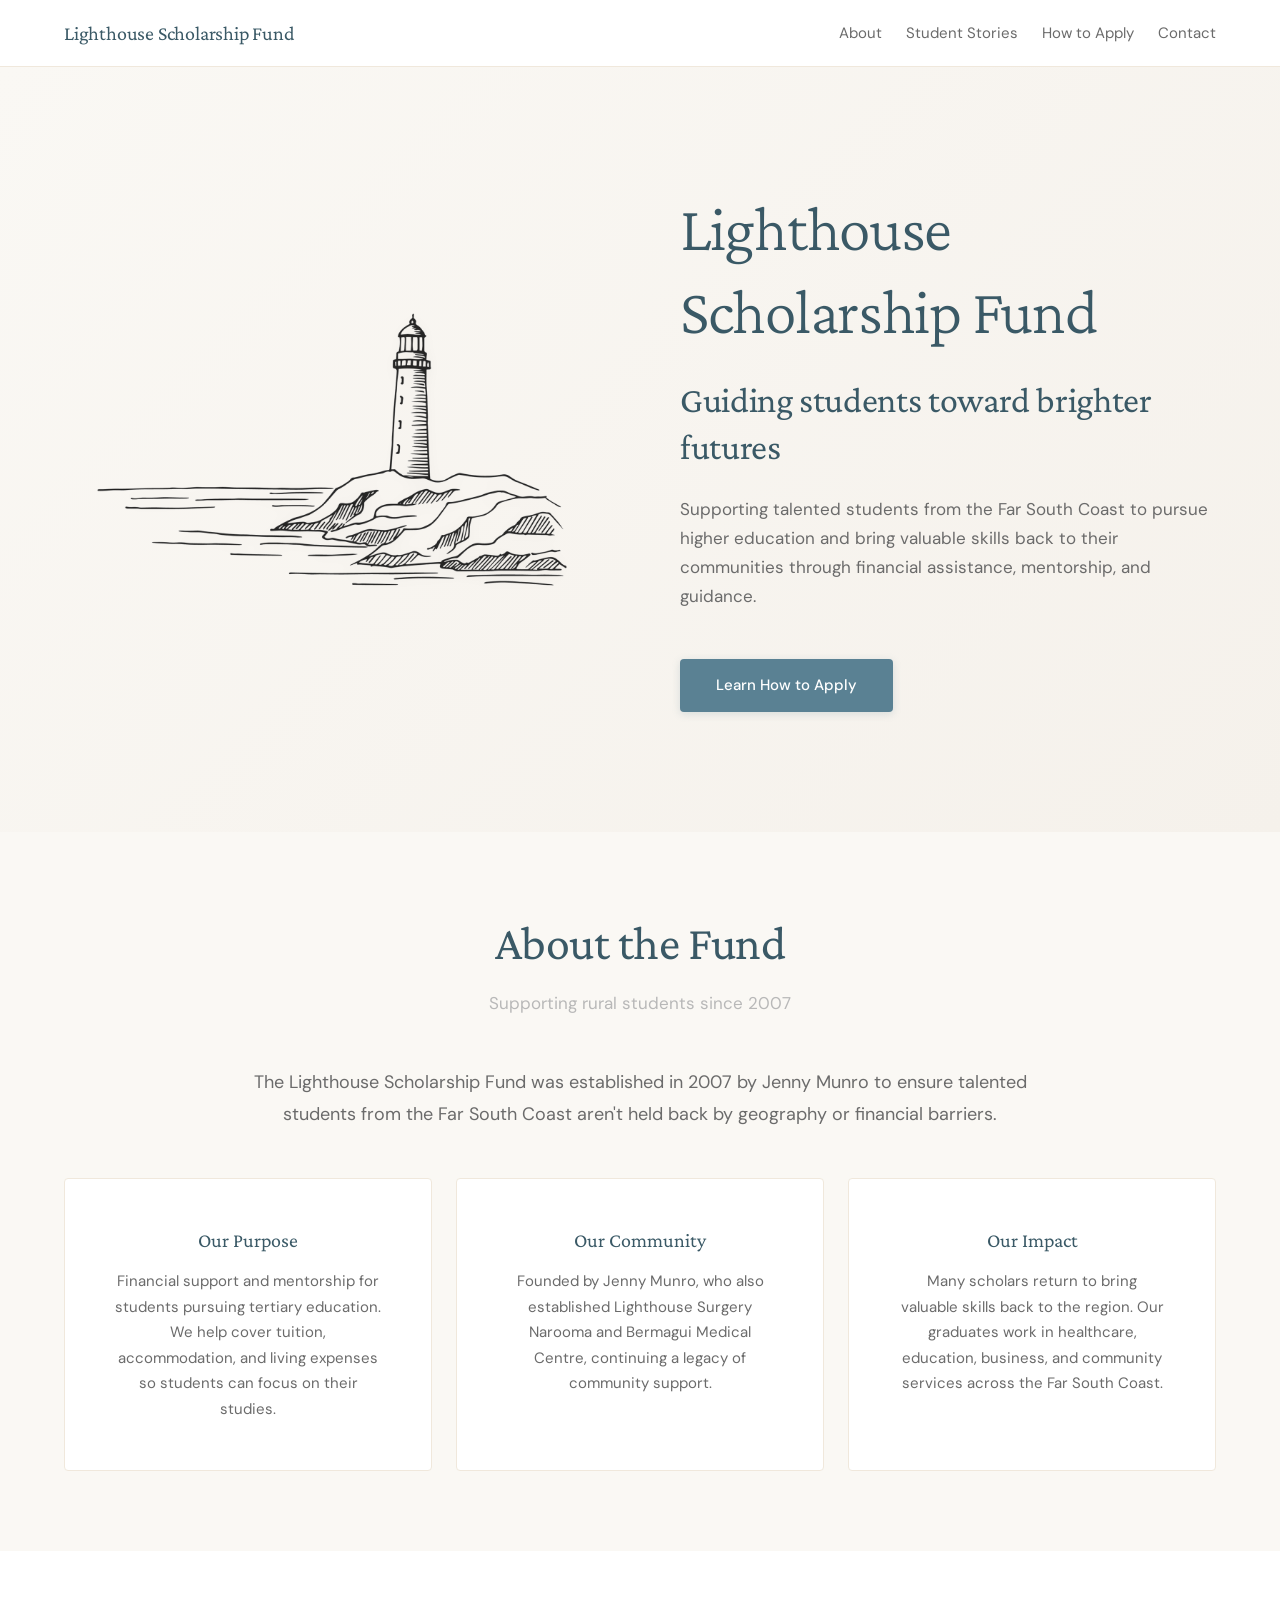
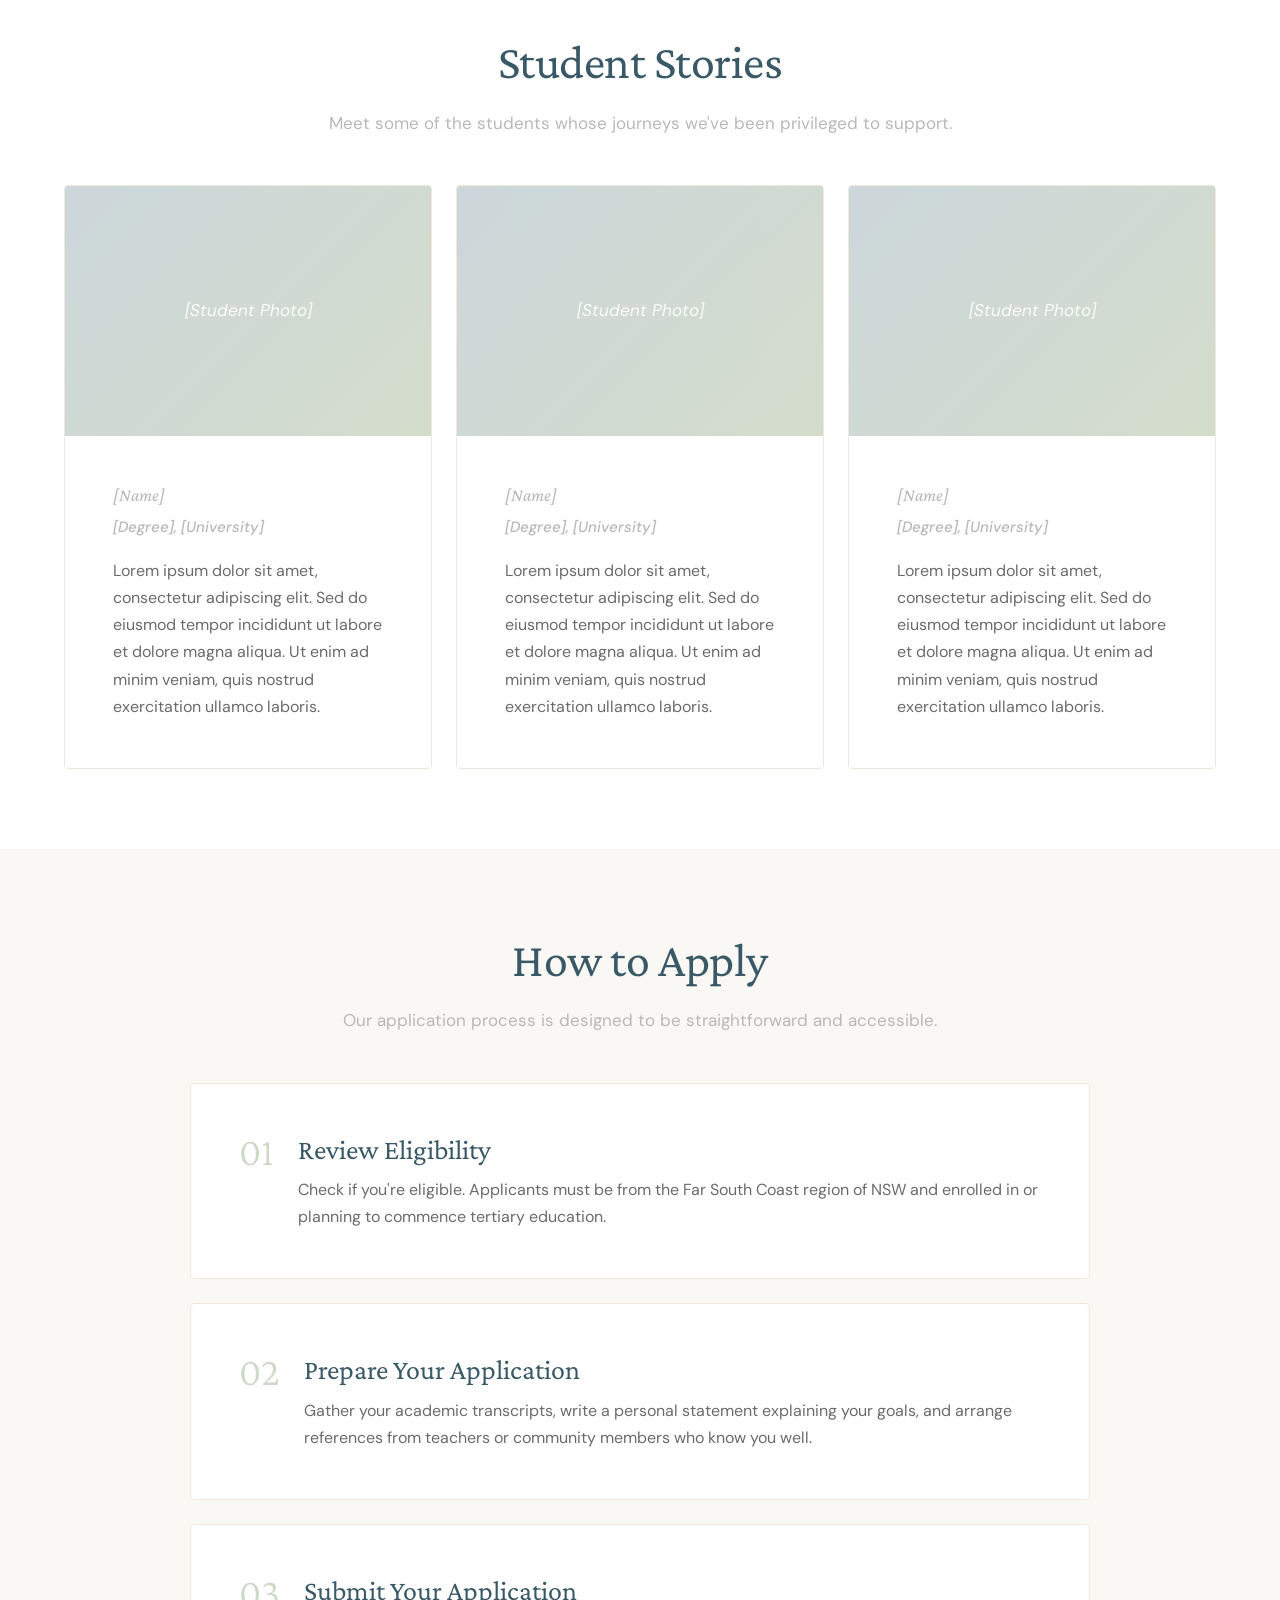
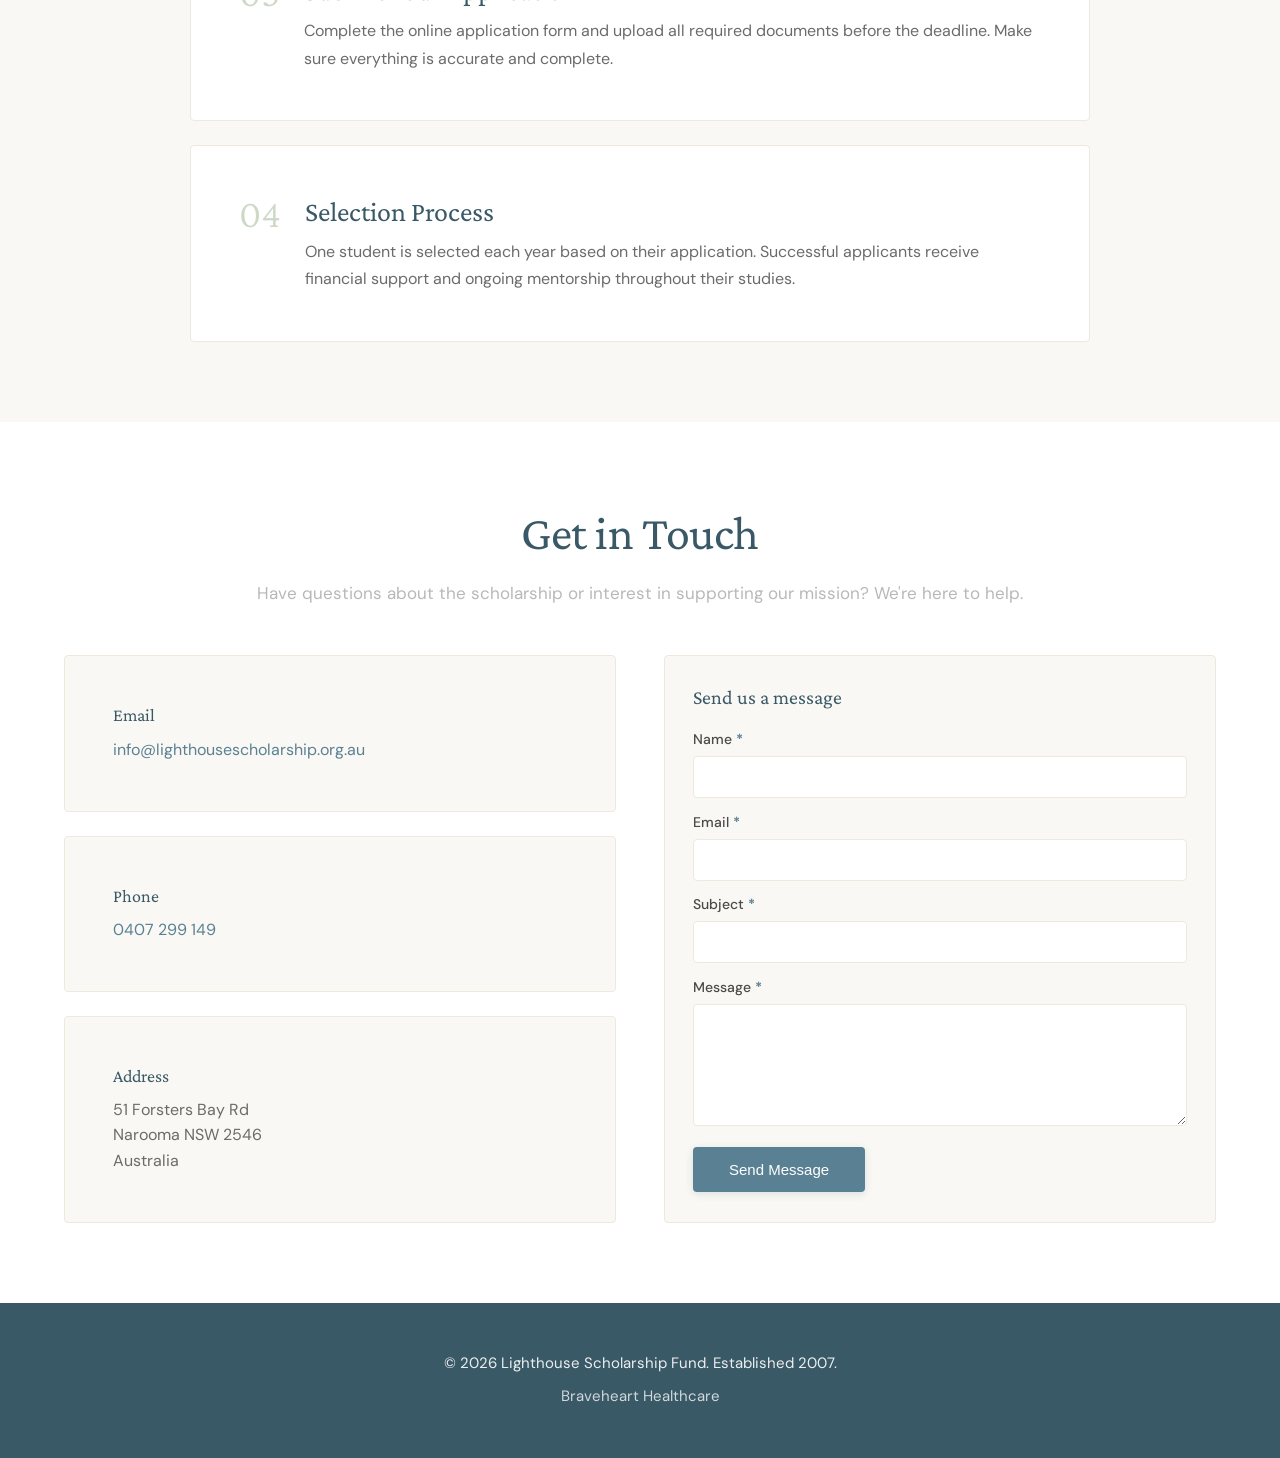
==== commit 3dabf73a: "Complete redesign of HTML and CSS files, added new JavaScript file, and changed images" ====
--- a/index.html
+++ b/index.html
@@ -1,180 +1,229 @@
-<!DOCTYPE HTML>
+<!DOCTYPE html>
 <html lang="en">
 <head>
-	<title>Lighthouse Scholarship Fund</title>
 	<meta charset="UTF-8">
 	<meta name="viewport" content="width=device-width, initial-scale=1.0">
-	<meta name="description" content="Lighthouse Scholarship Fund supports students from Narooma and surrounding regions to pursue tertiary education through financial assistance, mentorship, and community support.">
+	<meta name="description" content="Supporting talented students from the Far South Coast of NSW with financial assistance and mentorship to pursue tertiary education since 2007.">
+	
+	<!-- Open Graph / Social Media Meta Tags -->
+	<meta property="og:title" content="Lighthouse Scholarship Fund | Guiding Students Toward Brighter Futures">
+	<meta property="og:description" content="Supporting talented students from the Far South Coast of NSW with financial assistance and mentorship to pursue tertiary education since 2007.">
+	<meta property="og:type" content="website">
+	<meta property="og:url" content="https://lighthousescholarship.org.au">
+	<meta name="twitter:card" content="summary_large_image">
+	
+	<title>Lighthouse Scholarship Fund | Guiding Students Toward Brighter Futures</title>
+	<link rel="icon" type="image/svg+xml" href="data:image/svg+xml,<svg xmlns='http://www.w3.org/2000/svg' viewBox='0 0 100 100'><text y='.9em' font-size='90'>🏛️</text></svg>">
 	<link rel="stylesheet" href="style.css">
+	<link rel="preconnect" href="https://fonts.googleapis.com">
+	<link rel="preconnect" href="https://fonts.gstatic.com" crossorigin>
+	<link href="https://fonts.googleapis.com/css2?family=Crimson+Pro:wght@300;400;600&family=DM+Sans:wght@400;500;700&display=swap" rel="stylesheet">
+	
+	<!-- Preload critical image -->
+	<link rel="preload" href="images/lighthouse-hand-drawn-illustration.png" as="image">
 </head>
 <body>
-	<!-- Hero Section -->
-	<header class="hero">
-		<div class="hero-overlay"></div>
-		<div class="hero-content">
-			<h1>Lighthouse Scholarship Fund</h1>
-			<p class="hero-tagline">Guiding students toward brighter futures</p>
-			<a href="#contact" class="cta-button">Get In Touch</a>
+	<!-- Skip to main content for accessibility -->
+	<a href="#main-content" class="skip-link">Skip to main content</a>
+	
+	<nav class="nav">
+		<div class="container">
+			<div class="nav-content">
+				<a href="#" class="logo">Lighthouse Scholarship Fund</a>
+				<button class="nav-toggle" aria-label="Toggle navigation" aria-expanded="false">
+					<span></span>
+					<span></span>
+					<span></span>
+				</button>
+				<ul class="nav-menu" aria-hidden="true">
+					<li><a href="#about">About</a></li>
+					<li><a href="#stories">Student Stories</a></li>
+					<li><a href="#apply">How to Apply</a></li>
+					<li><a href="#contact">Contact</a></li>
+				</ul>
+			</div>
 		</div>
-	</header>
-
-	<!-- Impact Section -->
-	<section class="impact">
+	</nav>
+
+	<main id="main-content">
+		<section class="hero">
+			<div class="container">
+				<div class="hero-grid">
+					<div class="hero-lighthouse">
+						<img src="images/lighthouse-hand-drawn-illustration.png" alt="Lighthouse illustration guiding ships to shore" width="1500" height="1078" loading="eager">
+					</div>
+					<div class="hero-content">
+						<h1>Lighthouse Scholarship Fund</h1>
+						<p class="hero-tagline">Guiding students toward brighter futures</p>
+						<p class="hero-text">Supporting talented students from the Far South Coast to pursue higher education and bring valuable skills back to their communities through financial assistance, mentorship, and guidance.</p>
+						<a href="#apply" class="btn">Learn How to Apply</a>
+					</div>
+				</div>
+			</div>
+		</section>
+
+		<section class="section" id="about">
+			<div class="container">
+				<div class="section-header">
+					<h2>About the Fund</h2>
+					<p class="subtitle">Supporting rural students since 2007</p>
+				</div>
+				<p class="intro">The Lighthouse Scholarship Fund was established in 2007 by Jenny Munro to ensure talented students from the Far South Coast aren't held back by geography or financial barriers.</p>
+				<div class="card-grid">
+					<div class="card">
+						<h3>Our Purpose</h3>
+						<p>Financial support and mentorship for students pursuing tertiary education. We help cover tuition, accommodation, and living expenses so students can focus on their studies.</p>
+					</div>
+					<div class="card">
+						<h3>Our Community</h3>
+						<p>Founded by Jenny Munro, who also established Lighthouse Surgery Narooma and Bermagui Medical Centre, continuing a legacy of community support.</p>
+					</div>
+					<div class="card">
+						<h3>Our Impact</h3>
+						<p>Many scholars return to bring valuable skills back to the region. Our graduates work in healthcare, education, business, and community services across the Far South Coast.</p>
+					</div>
+				</div>
+			</div>
+		</section>
+
+		<section class="section alt" id="stories">
+			<div class="container">
+				<div class="section-header">
+					<h2>Student Stories</h2>
+					<p class="subtitle">Meet some of the students whose journeys we've been privileged to support.</p>
+				</div>
+				<div class="card-grid">
+					<article class="story-card">
+						<div class="story-image">
+							<div class="placeholder">[Student Photo]</div>
+						</div>
+						<div class="story-content">
+							<h3>[Name]</h3>
+							<p class="story-name">[Degree], [University]</p>
+							<p>Lorem ipsum dolor sit amet, consectetur adipiscing elit. Sed do eiusmod tempor incididunt ut labore et dolore magna aliqua. Ut enim ad minim veniam, quis nostrud exercitation ullamco laboris.</p>
+						</div>
+					</article>
+					<article class="story-card">
+						<div class="story-image">
+							<div class="placeholder">[Student Photo]</div>
+						</div>
+						<div class="story-content">
+							<h3>[Name]</h3>
+							<p class="story-name">[Degree], [University]</p>
+							<p>Lorem ipsum dolor sit amet, consectetur adipiscing elit. Sed do eiusmod tempor incididunt ut labore et dolore magna aliqua. Ut enim ad minim veniam, quis nostrud exercitation ullamco laboris.</p>
+						</div>
+					</article>
+					<article class="story-card">
+						<div class="story-image">
+							<div class="placeholder">[Student Photo]</div>
+						</div>
+						<div class="story-content">
+							<h3>[Name]</h3>
+							<p class="story-name">[Degree], [University]</p>
+							<p>Lorem ipsum dolor sit amet, consectetur adipiscing elit. Sed do eiusmod tempor incididunt ut labore et dolore magna aliqua. Ut enim ad minim veniam, quis nostrud exercitation ullamco laboris.</p>
+						</div>
+					</article>
+				</div>
+			</div>
+		</section>
+
+		<section class="section" id="apply">
+			<div class="container">
+				<div class="section-header">
+					<h2>How to Apply</h2>
+					<p class="subtitle">Our application process is designed to be straightforward and accessible.</p>
+				</div>
+				<div class="steps">
+					<div class="step">
+						<div class="step-number">01</div>
+						<div>
+							<h3>Review Eligibility</h3>
+							<p>Check if you're eligible. Applicants must be from the Far South Coast region of NSW and enrolled in or planning to commence tertiary education.</p>
+						</div>
+					</div>
+					<div class="step">
+						<div class="step-number">02</div>
+						<div>
+							<h3>Prepare Your Application</h3>
+							<p>Gather your academic transcripts, write a personal statement explaining your goals, and arrange references from teachers or community members who know you well.</p>
+						</div>
+					</div>
+					<div class="step">
+						<div class="step-number">03</div>
+						<div>
+							<h3>Submit Your Application</h3>
+							<p>Complete the online application form and upload all required documents before the deadline. Make sure everything is accurate and complete.</p>
+						</div>
+					</div>
+					<div class="step">
+						<div class="step-number">04</div>
+						<div>
+							<h3>Selection Process</h3>
+							<p>One student is selected each year based on their application. Successful applicants receive financial support and ongoing mentorship throughout their studies.</p>
+						</div>
+					</div>
+				</div>
+			</div>
+		</section>
+
+		<section class="section alt" id="contact">
+			<div class="container">
+				<div class="section-header">
+					<h2>Get in Touch</h2>
+					<p class="subtitle">Have questions about the scholarship or interest in supporting our mission? We're here to help.</p>
+				</div>
+				<div class="contact-grid">
+					<div class="contact-info">
+						<div class="contact-card">
+							<h3>Email</h3>
+							<a href="mailto:info@lighthousescholarship.org.au">info@lighthousescholarship.org.au</a>
+						</div>
+						<div class="contact-card">
+							<h3>Phone</h3>
+							<a href="tel:+61407299149">0407 299 149</a>
+						</div>
+						<div class="contact-card">
+							<h3>Address</h3>
+							<p>51 Forsters Bay Rd<br>Narooma NSW&nbsp;2546<br>Australia</p>
+						</div>
+					</div>
+					<form class="contact-form" name="contact" method="POST" data-netlify="true" netlify-honeypot="bot-field">
+						<input type="hidden" name="form-name" value="contact">
+						<!-- Honeypot field for spam protection -->
+						<p style="display: none;">
+							<label>Don't fill this out if you're human: <input name="bot-field"></label>
+						</p>
+						<h3>Send us a message</h3>
+						<div>
+							<label for="name">Name <span class="required">*</span></label>
+							<input type="text" id="name" name="name" required autocomplete="name">
+						</div>
+						<div>
+							<label for="email">Email <span class="required">*</span></label>
+							<input type="email" id="email" name="email" required autocomplete="email">
+						</div>
+						<div>
+							<label for="subject">Subject <span class="required">*</span></label>
+							<input type="text" id="subject" name="subject" required>
+						</div>
+						<div>
+							<label for="message">Message <span class="required">*</span></label>
+							<textarea id="message" name="message" rows="5" required></textarea>
+						</div>
+						<button type="submit" class="btn">Send Message</button>
+					</form>
+				</div>
+			</div>
+		</section>
+	</main>
+
+	<footer class="footer">
 		<div class="container">
-			<div class="impact-grid">
-				<div class="impact-card">
-					<div class="impact-number">[Num]+</div>
-					<div class="impact-label">Students Supported</div>
-				</div>
-
-				<div class="impact-card">
-					<div class="impact-number">$[Num]+</div>
-					<div class="impact-label">Scholarships Awarded</div>
-				</div>
-
-				<div class="impact-card">
-					<div class="impact-number">[Num]+</div>
-					<div class="impact-label">Years of Impact</div>
-				</div>
-
-				<div class="impact-card">
-					<div class="impact-number">&infin;</div>
-					<div class="impact-label">Countless Smiles Created</div>
-				</div>
-
-			</div>
-		</div>
-	</section>
-
-	<!-- About Section -->
-	<section class="about">
-		<div class="container">
-			<h2>Our Mission</h2>
-			<p class="section-intro">The Lighthouse Scholarship Fund supports students from Narooma and surrounding regions to pursue tertiary education. We provide more than financial assistance - we offer guidance, encouragement, and a strong community.</p>
-			<p class="section-text">Each year, capable and motivated young people in our community face financial and geographic barriers to higher education. Through targeted financial support and a strong local network, we help students take the next step with confidence.</p>
-		</div>
-	</section>
-
-	<!-- Stories Section -->
-	<section class="stories">
-		<div class="container">
-			<h2>Recipient Stories</h2>
-			<p class="section-intro">Meet some of the remarkable students we've supported</p>
-			<div class="story-grid">
-				<article class="story-card">
-					<div class="story-image">
-						<img src="images/student-placeholder.jpg" alt="Scholarship recipient story" />
-					</div>
-					<div class="story-content">
-						<h3>[Name]</h3>
-						<p class="story-degree">[Degree], [University]</p>
-						<p class="story-quote">[Story]</p>
-					</div>
-				</article>
-				<article class="story-card">
-					<div class="story-image">
-						<img src="images/student-placeholder.jpg" alt="Scholarship recipient story" />
-					</div>
-					<div class="story-content">
-						<h3>[Name]</h3>
-						<p class="story-degree">[Degree], [University]</p>
-						<p class="story-quote">[Story]</p>
-					</div>
-				</article>
-				<article class="story-card">
-					<div class="story-image">
-						<img src="images/student-placeholder.jpg" alt="Scholarship recipient story" />
-					</div>
-					<div class="story-content">
-						<h3>[Name]</h3>
-						<p class="story-degree">[Degree], [University]</p>
-						<p class="story-quote">[Story]</p>
-					</div>
-				</article>
-			</div>
-		</div>
-	</section>
-
-	<!-- How It Works Section -->
-	<section class="how-it-works">
-		<div class="container">
-			<h2>How It Works</h2>
-			<div class="how-grid">
-				<div class="how-card">
-					<div class="how-icon">🎓</div>
-					<h3>For Students</h3>
-					<div class="how-content">
-						<h4>Who Can Apply?</h4>
-						<ul>
-							<li>Residents of Narooma or surrounding regions</li>
-							<li>Enrolled, or planning to enrol, in tertiary education</li>
-							<li>Commitment to community engagement</li>
-							<li>Demonstrated financial need</li>
-						</ul>
-						<h4>What We Offer</h4>
-						<ul>
-							<li>Financial scholarships for tuition and living expenses</li>
-							<li>One-on-one mentorship from alumni and professionals</li>
-							<li>Connection to our scholar community</li>
-							<li>Career guidance and networking opportunities</li>
-						</ul>
-						<h4>Application Process</h4>
-						<p>Applications open annually in [Month]. Contact us or your school for eligibility requirements, deadline, and application materials.</p>
-					</div>
-				</div>
-				<div class="how-card">
-					<div class="how-icon">💙</div>
-					<h3>For Donors</h3>
-					<div class="how-content">
-						<h4>Why Give?</h4>
-						<p>Your generosity directly supports students in our region to access higher education. Every dollar contributes directly to a student's education and helps build a stronger, more educated community on the Far South Coast.</p>
-						<h4>Ways to Contribute</h4>
-						<ul>
-							<li>One-time donations of any amount</li>
-							<li>Annual scholarship sponsorship</li>
-							<li>Planned giving and bequests</li>
-							<li>Corporate partnerships</li>
-						</ul>
-						<h4>Your Impact</h4>
-						<p>100% of your donations go to support students. We keep you updated on the impact that you make on students.</p>
-						<h4>Get Involved Beyond Giving</h4>
-						<ul>
-							<li>Become a mentor to current scholars</li>
-							<li>Share career opportunities with our network</li>
-							<li>Volunteer at scholarship events</li>
-						</ul>
-					</div>
-				</div>
-			</div>
-		</div>
-	</section>
-
-	<!-- Contact/CTA Section -->
-	<section class="contact" id="contact">
-		<div class="container">
-			<h2>Ready to Make a Difference?</h2>
-			<p class="section-intro">Whether you're a student with dreams or a supporter who wants to help, we'd love to hear from you.</p>
-			<div class="contact-grid">
-				<div class="contact-card">
-					<h3>Students</h3>
-					<p>Questions about eligibility or the application process?</p>
-					<a href="mailto:[Email]" class="contact-email">[Email]</a>
-				</div>
-				<div class="contact-card">
-					<h3>Donors & Supporters</h3>
-					<p>Interested in supporting our scholars?</p>
-					<a href="mailto:[Email]" class="contact-email">[Email]</a>
-				</div>
-			</div>
-		</div>
-	</section>
-
-	<!-- Footer -->
-	<footer>
-		<div class="container">
-			<p>&copy; 2025 Lighthouse Scholarship Fund</p>
-			<p class="footer-tagline">Supporting education in Narooma and surrounding regions</p>
+			<p>&copy; 2026 Lighthouse Scholarship Fund. Established 2007.</p>
+			<p><a href="https://bravehearthealth.com.au" target="_blank" rel="noopener noreferrer">Braveheart Healthcare</a></p>
 		</div>
 	</footer>
+
+	<script src="script.js"></script>
 </body>
 </html>
--- a/style.css
+++ b/style.css
@@ -1,494 +1,634 @@
-/* Reset and Base Styles */
 * {
-    margin: 0;
-    padding: 0;
-    box-sizing: border-box;
+	margin: 0;
+	padding: 0;
+	box-sizing: border-box;
 }
 
 html {
-    scroll-behavior: smooth;
+	scroll-behavior: smooth;
 }
 
 body {
-    font-family: system-ui, sans-serif;
-    line-height: 1.6;
-    color: #1E293B;
-    background: #FFFFFF;
-}
-
-/* Container */
+	font-family: 'DM Sans', sans-serif;
+	color: #6B6B6B;
+	background-color: #FAF8F4;
+	line-height: 1.7;
+	font-size: 16px;
+	-webkit-font-smoothing: antialiased;
+	-moz-osx-font-smoothing: grayscale;
+}
+
+h1, h2, h3, h4 {
+	font-family: 'Crimson Pro', serif;
+	color: #3A5966;
+	font-weight: 400;
+	line-height: 1.3;
+}
+
+h1 {
+	font-size: clamp(3rem, 6vw, 5.5rem);
+	font-weight: 300;
+	letter-spacing: -0.02em;
+}
+
+h2 {
+	font-size: clamp(2rem, 4vw, 3rem);
+	letter-spacing: -0.01em;
+}
+
+h3 {
+	font-size: clamp(1.25rem, 2.5vw, 1.75rem);
+}
+
+a {
+	color: #5A8193;
+	text-decoration: none;
+	transition: all 0.35s ease;
+}
+
+a:hover {
+	color: #3A5966;
+}
+
+/* Focus styles for accessibility */
+a:focus-visible,
+button:focus-visible,
+input:focus-visible,
+textarea:focus-visible {
+	outline: 2px solid #5A8193;
+	outline-offset: 2px;
+}
+
+/* Skip to main content link */
+.skip-link {
+	position: absolute;
+	top: -100px;
+	left: 0;
+	background: #3A5966;
+	color: #FFFFFF;
+	padding: 0.75rem 1.5rem;
+	text-decoration: none;
+	z-index: 200;
+	border-radius: 0 0 4px 0;
+	font-weight: 500;
+	transition: top 0.3s ease;
+}
+
+.skip-link:focus {
+	top: 0;
+	outline: 2px solid #5A8193;
+	outline-offset: 2px;
+}
+
 .container {
-    max-width: 1200px;
-    margin: 0 auto;
-    padding: 0 20px;
-}
-
-/* Hero Section */
+	max-width: 1200px;
+	margin: 0 auto;
+	padding: 0 1.5rem;
+}
+
+.section {
+	padding: 5rem 0;
+}
+
+.section.alt {
+	background-color: #FFFFFF;
+}
+
+.section-header {
+	text-align: center;
+	margin-bottom: 3rem;
+	max-width: 800px;
+	margin-left: auto;
+	margin-right: auto;
+}
+
+.section-header h2 {
+	margin-bottom: 1rem;
+}
+
+.subtitle {
+	font-size: 1.0625rem;
+	color: #B8B8B8;
+	line-height: 1.6;
+}
+
+.intro {
+	font-size: 1.125rem;
+	line-height: 1.8;
+	text-align: center;
+	max-width: 800px;
+	margin: 0 auto 3rem;
+}
+
+.required {
+	color: #5A8193;
+	font-weight: 700;
+}
+
+.nav {
+	background-color: rgba(255, 255, 255, 0.95);
+	border-bottom: 1px solid #F0E8DC;
+	position: sticky;
+	top: 0;
+	z-index: 100;
+	backdrop-filter: blur(8px);
+	-webkit-backdrop-filter: blur(8px);
+}
+
+.nav-content {
+	display: flex;
+	justify-content: space-between;
+	align-items: center;
+	padding: 1rem 0;
+}
+
+.logo {
+	font-family: 'Crimson Pro', serif;
+	font-size: 1.25rem;
+	color: #3A5966;
+	letter-spacing: -0.01em;
+	font-weight: 400;
+}
+
+.nav-menu {
+	display: flex;
+	list-style: none;
+	gap: 1.5rem;
+}
+
+.nav-menu a {
+	color: #6B6B6B;
+	font-size: 0.9375rem;
+	position: relative;
+}
+
+.nav-menu a::after {
+	content: '';
+	position: absolute;
+	bottom: -4px;
+	left: 0;
+	width: 0;
+	height: 2px;
+	background-color: #5A8193;
+	transition: width 0.35s ease;
+}
+
+.nav-menu a:hover {
+	color: #5A8193;
+}
+
+.nav-menu a:hover::after {
+	width: 100%;
+}
+
+.nav-toggle {
+	display: none;
+	flex-direction: column;
+	gap: 5px;
+	background: none;
+	border: none;
+	cursor: pointer;
+	padding: 0.5rem;
+}
+
+.nav-toggle:focus-visible {
+	outline: 2px solid #5A8193;
+	outline-offset: 4px;
+	border-radius: 4px;
+}
+
+.nav-toggle span {
+	width: 25px;
+	height: 2px;
+	background-color: #3A5966;
+	transition: all 0.35s ease;
+}
+
 .hero {
-    position: relative;
-    min-height: 90vh;
-    display: flex;
-    align-items: center;
-    justify-content: center;
-    background: #0369a1 url('images/entrance-to-the-breakwater-narooma-south-coast-nsw-australia.webp') center/cover no-repeat;
-    color: white;
-    overflow: hidden;
-}
-
-.hero-overlay {
-    position: absolute;
-    top: 0;
-    left: 0;
-    right: 0;
-    bottom: 0;
-    background: rgba(3, 105, 161, 0.15);
-    z-index: 1;
-}
-
-.hero-content {
-    position: relative;
-    z-index: 2;
-    text-align: center;
-    padding: 60px 20px;
-    max-width: 900px;
-    animation: fadeInUp 1s ease-out;
-}
-
-@keyframes fadeInUp {
-    from {
-        opacity: 0;
-        transform: translateY(30px);
-    }
-    to {
-        opacity: 1;
-        transform: translateY(0);
-    }
-}
-
-.hero h1 {
-    font-size: clamp(2.5rem, 6vw, 5rem);
-    font-weight: 700;
-    margin-bottom: 24px;
-    text-shadow: 2px 4px 8px rgba(0, 0, 0, 0.3);
-    letter-spacing: -0.02em;
+	background: linear-gradient(135deg, #FAF8F4 0%, #F5F1EB 100%);
+	padding: 7rem 0;
+	min-height: 85vh;
+	display: flex;
+	align-items: center;
+}
+
+.hero-grid {
+	display: grid;
+	grid-template-columns: 1fr 1fr;
+	gap: 5rem;
+	align-items: center;
+}
+
+.hero-lighthouse {
+	display: flex;
+	justify-content: center;
+	align-items: center;
+}
+
+.hero-lighthouse img {
+	max-width: 100%;
+	height: auto;
+	filter: drop-shadow(0 2px 8px rgba(0, 0, 0, 0.05));
+	opacity: 0.95;
+}
+
+.hero-content h1 {
+	font-size: clamp(2.5rem, 5vw, 4.5rem);
+	margin-bottom: 1.5rem;
 }
 
 .hero-tagline {
-    font-size: clamp(1.2rem, 2.5vw, 1.8rem);
-    margin-bottom: 40px;
-    opacity: 0.95;
-    font-weight: 300;
-    text-shadow: 1px 2px 4px rgba(0, 0, 0, 0.3);
-}
-
-.cta-button {
-    display: inline-block;
-    padding: 18px 48px;
-    background: #0ea5e9;
-    color: white;
-    text-decoration: none;
-    border-radius: 50px;
-    font-weight: 600;
-    font-size: 1.1rem;
-    transition: all 0.3s ease;
-    box-shadow: 0 10px 30px rgba(14, 165, 233, 0.4);
-    position: relative;
-    overflow: hidden;
-}
-
-.cta-button::before {
-    content: '';
-    position: absolute;
-    top: 0;
-    left: -100%;
-    width: 50%;
-    height: 100%;
-    background: linear-gradient(90deg, transparent, rgba(255, 255, 255, 0.4), transparent);
-    transition: left 0.6s;
-    transform: skewX(-20deg);
-}
-
-.cta-button:hover::before {
-    left: 100%;
-}
-
-.cta-button:hover {
-    transform: translateY(-3px);
-    background: #0284c7;
-    box-shadow: 0 15px 40px rgba(14, 165, 233, 0.5);
-}
-
-/* Impact Section */
-.impact {
-    background: linear-gradient(135deg, #0c4a6e 0%, #075985 100%);
-    padding: 80px 20px;
-    color: white;
-}
-
-.impact-grid {
-    display: grid;
-    grid-template-columns: repeat(2, 1fr);
-    gap: 40px;
-    max-width: 1000px;
-    margin: 0 auto;
-}
-
-.impact-card {
-    text-align: center;
-    padding: 40px 20px;
-    background: rgba(255, 255, 255, 0.05);
-    border-radius: 16px;
-    border: 1px solid rgba(255, 255, 255, 0.1);
-    transition: all 0.3s ease;
-}
-
-.impact-card:hover {
-    transform: translateY(-5px);
-    background: rgba(255, 255, 255, 0.1);
-    border-color: rgba(14, 165, 233, 0.6);
-    box-shadow: 0 8px 30px rgba(14, 165, 233, 0.3);
-}
-
-.impact-number {
-    font-size: 3.5rem;
-    font-weight: 700;
-    color: white;
-    margin-bottom: 10px;
-}
-
-.impact-label {
-    font-size: 1.1rem;
-    opacity: 0.9;
-    font-weight: 300;
-    color: white;
-}
-
-/* Section Styles */
-section {
-    padding: 100px 20px;
-}
-
-section h2 {
-    font-size: clamp(2.2rem, 4vw, 3rem);
-    text-align: center;
-    margin-bottom: 20px;
-    color: #075985;
-    font-weight: 700;
-}
-
-.section-intro {
-    text-align: center;
-    font-size: 1.3rem;
-    max-width: 800px;
-    margin: 0 auto 40px;
-    color: #475569;
-    line-height: 1.7;
-}
-
-.section-text {
-    max-width: 900px;
-    margin: 30px auto 0;
-    font-size: 1.1rem;
-    color: #64748b;
-    line-height: 1.8;
-}
-
-/* About Section */
-.about {
-    background: linear-gradient(135deg, #f0f9ff 0%, #e0f2fe 100%);
-}
-
-/* Stories Section */
-.stories {
-    background: #ffffff;
-}
-
-.story-grid {
-    display: grid;
-    grid-template-columns: repeat(auto-fit, minmax(300px, 1fr));
-    gap: 40px;
-    margin-top: 60px;
+	font-size: clamp(1.5rem, 3vw, 2.25rem);
+	color: #3A5966;
+	margin-bottom: 1.5rem;
+	line-height: 1.3;
+	font-family: 'Crimson Pro', serif;
+	letter-spacing: -0.01em;
+}
+
+.hero-text {
+	font-size: 1.0625rem;
+	margin-bottom: 3rem;
+}
+
+.btn {
+	display: inline-block;
+	padding: 0.875rem 2.25rem;
+	background-color: #5A8193;
+	color: #FFFFFF;
+	border-radius: 4px;
+	font-weight: 500;
+	font-size: 0.9375rem;
+	border: none;
+	cursor: pointer;
+	transition: all 0.35s ease;
+	box-shadow: 0 2px 8px rgba(90, 129, 147, 0.2);
+}
+
+.btn:hover {
+	background-color: #3A5966;
+	transform: translateY(-2px);
+	box-shadow: 0 8px 16px rgba(90, 129, 147, 0.25);
+	color: #FFFFFF;
+}
+
+.btn:focus-visible {
+	outline: 2px solid #3A5966;
+	outline-offset: 4px;
+}
+
+.btn:active {
+	transform: translateY(0);
+}
+
+.btn:disabled {
+	opacity: 0.6;
+	cursor: not-allowed;
+	transform: none;
+}
+
+.card-grid {
+	display: grid;
+	grid-template-columns: repeat(auto-fit, minmax(280px, 1fr));
+	gap: 1.5rem;
+}
+
+.card,
+.story-card,
+.step,
+.contact-card,
+.contact-form {
+	background-color: #FFFFFF;
+	padding: 3rem;
+	border-radius: 4px;
+	border: 1px solid #F0E8DC;
+	transition: all 0.35s ease;
+}
+
+.card:hover,
+.story-card:hover,
+.step:hover,
+.contact-card:hover,
+.contact-form:hover {
+	transform: translateY(-4px);
+	box-shadow: 0 8px 24px rgba(0, 0, 0, 0.06);
+	border-color: #88A5B5;
+}
+
+.card {
+	text-align: center;
+}
+
+.card h3 {
+	margin-bottom: 1rem;
+	font-size: 1.25rem;
+}
+
+.card p {
+	font-size: 0.9375rem;
+	margin-bottom: 0;
 }
 
 .story-card {
-    background: white;
-    border-radius: 16px;
-    overflow: hidden;
-    box-shadow: 0 4px 20px rgba(7, 89, 133, 0.08);
-    transition: all 0.4s ease;
-    border: 2px solid #bae6fd;
+	background-color: #FAF8F4;
+	overflow: hidden;
+	padding: 0;
 }
 
 .story-card:hover {
-    transform: translateY(-8px);
-    box-shadow: 0 12px 40px rgba(7, 89, 133, 0.15);
-    border-color: #0ea5e9;
+	transform: translateY(-6px);
+	box-shadow: 0 12px 32px rgba(0, 0, 0, 0.08);
 }
 
 .story-image {
-    height: 280px;
-    overflow: hidden;
-    background: linear-gradient(135deg, #e0f2fe 0%, #bae6fd 100%);
-}
-
-.story-image img {
-    width: 100%;
-    height: 100%;
-    object-fit: cover;
-    transition: transform 0.4s ease;
-}
-
-.story-card:hover .story-image img {
-    transform: scale(1.05);
+	height: 250px;
+	background: linear-gradient(135deg, #88A5B5 0%, #9CB390 100%);
+	display: flex;
+	align-items: center;
+	justify-content: center;
+	opacity: 0.4;
+}
+
+.placeholder {
+	color: #FFFFFF;
+	font-style: italic;
+	font-size: 1.0625rem;
 }
 
 .story-content {
-    padding: 30px;
+	padding: 3rem;
+	background-color: #FFFFFF;
 }
 
 .story-content h3 {
-    font-size: 1.5rem;
-    color: #0c4a6e;
-    margin-bottom: 8px;
-}
-
-.story-degree {
-    color: #0284c7;
-    font-weight: 600;
-    margin-bottom: 16px;
-    font-size: 0.95rem;
-}
-
-.story-quote {
-    color: #475569;
-    font-style: italic;
-    line-height: 1.7;
-    border-left: 3px solid #0ea5e9;
-    padding-left: 16px;
-}
-
-/* How It Works Section */
-.how-it-works {
-    background: linear-gradient(135deg, #f0f9ff 0%, #e0f2fe 100%);
-}
-
-.how-grid {
-    display: grid;
-    grid-template-columns: repeat(auto-fit, minmax(400px, 1fr));
-    gap: 40px;
-    margin-top: 60px;
-}
-
-.how-card {
-    background: white;
-    padding: 50px;
-    border-radius: 16px;
-    box-shadow: 0 4px 20px rgba(7, 89, 133, 0.08);
-    border: 2px solid #bae6fd;
-    transition: all 0.3s ease;
-}
-
-.how-card:hover {
-    border-color: #0ea5e9;
-    box-shadow: 0 8px 30px rgba(7, 89, 133, 0.12);
-    transform: translateY(-3px);
-}
-
-.how-icon {
-    font-size: 3rem;
-    margin-bottom: 20px;
-}
-
-.how-card h3 {
-    font-size: 2rem;
-    color: #075985;
-    margin-bottom: 30px;
-}
-
-.how-content h4 {
-    font-size: 1.2rem;
-    color: #0c4a6e;
-    margin: 25px 0 12px;
-    font-weight: 600;
-}
-
-.how-content h4:first-child {
-    margin-top: 0;
-}
-
-.how-content p {
-    color: #475569;
-    line-height: 1.7;
-    margin-bottom: 20px;
-}
-
-.how-content ul {
-    list-style: none;
-    padding: 0;
-    margin-bottom: 20px;
-}
-
-.how-content ul li {
-    padding: 10px 0 10px 30px;
-    color: #475569;
-    position: relative;
-    line-height: 1.6;
-}
-
-.how-content ul li::before {
-    content: '✓';
-    position: absolute;
-    left: 0;
-    color: #0ea5e9;
-    font-weight: 700;
-    font-size: 1.2rem;
-}
-
-/* Contact Section */
-.contact {
-    background: linear-gradient(135deg, #0369a1 0%, #075985 100%);
-    color: white;
-}
-
-.contact h2 {
-    color: white;
-}
-
-.contact .section-intro {
-    color: rgba(255, 255, 255, 0.9);
+	color: #B8B8B8;
+	font-style: italic;
+	margin-bottom: 0.5rem;
+	font-size: 1.125rem;
+	font-weight: 400;
+}
+
+.story-name {
+	color: #B8B8B8;
+	font-weight: 500;
+	font-style: italic;
+	font-size: 0.9375rem;
+	margin-bottom: 1rem;
+}
+
+.steps {
+	display: grid;
+	gap: 1.5rem;
+	max-width: 900px;
+	margin: 0 auto;
+}
+
+.step {
+	display: grid;
+	grid-template-columns: auto 1fr;
+	gap: 1.5rem;
+}
+
+.step:hover {
+	transform: translateX(8px);
+}
+
+.step-number {
+	font-family: 'Crimson Pro', serif;
+	font-size: 2.5rem;
+	color: #9CB390;
+	opacity: 0.5;
+	font-weight: 300;
+	line-height: 1;
+}
+
+.step h3 {
+	margin-bottom: 0.5rem;
+}
+
+.step p {
+	margin-bottom: 0;
 }
 
 .contact-grid {
-    display: grid;
-    grid-template-columns: repeat(auto-fit, minmax(300px, 1fr));
-    gap: 40px;
-    margin-top: 60px;
-    max-width: 900px;
-    margin-left: auto;
-    margin-right: auto;
+	display: grid;
+	grid-template-columns: 1fr 1fr;
+	gap: 3rem;
+}
+
+.contact-info {
+	display: grid;
+	gap: 1.5rem;
 }
 
 .contact-card {
-    background: rgba(255, 255, 255, 0.1);
-    padding: 40px;
-    border-radius: 16px;
-    border: 1px solid rgba(255, 255, 255, 0.2);
-    text-align: center;
-    transition: all 0.3s ease;
-    backdrop-filter: blur(10px);
+	background-color: #FAF8F4;
 }
 
 .contact-card:hover {
-    background: rgba(255, 255, 255, 0.15);
-    transform: translateY(-5px);
-    border-color: rgba(255, 255, 255, 0.4);
+	transform: translateX(8px);
 }
 
 .contact-card h3 {
-    font-size: 1.8rem;
-    margin-bottom: 16px;
-    color: white;
+	margin-bottom: 0.5rem;
+	font-size: 1.125rem;
+}
+
+.contact-card a:hover {
+	text-decoration: underline;
 }
 
 .contact-card p {
-    margin-bottom: 20px;
-    opacity: 0.9;
-}
-
-.contact-email {
-    display: inline-block;
-    padding: 12px 30px;
-    background: #0ea5e9;
-    color: white;
-    text-decoration: none;
-    border-radius: 50px;
-    font-weight: 600;
-    transition: all 0.3s ease;
-    box-shadow: 0 4px 15px rgba(14, 165, 233, 0.4);
-    position: relative;
-    overflow: hidden;
-}
-
-.contact-email::before {
-    content: '';
-    position: absolute;
-    top: 0;
-    left: -100%;
-    width: 50%;
-    height: 100%;
-    background: linear-gradient(90deg, transparent, rgba(255, 255, 255, 0.4), transparent);
-    transition: left 0.6s;
-    transform: skewX(-20deg);
-}
-
-.contact-email:hover::before {
-    left: 100%;
-}
-
-.contact-email:hover {
-    transform: scale(1.05);
-    background: #0284c7;
-    box-shadow: 0 6px 20px rgba(14, 165, 233, 0.5);
-}
-
-/* Footer */
-footer {
-    background: linear-gradient(135deg, #0c4a6e 0%, #164e63 100%);
-    color: white;
-    text-align: center;
-    padding: 40px 20px;
-}
-
-footer p {
-    opacity: 0.8;
-    margin-bottom: 8px;
-}
-
-.footer-tagline {
-    font-size: 0.9rem;
-    opacity: 0.6;
-}
-
-/* Responsive Design */
+	margin-bottom: 0;
+	line-height: 1.6;
+}
+
+.contact-form {
+	background-color: #FAF8F4;
+	padding: 1.75rem;
+}
+
+.contact-form:hover {
+	transform: translateX(8px);
+}
+
+.contact-form h3 {
+	margin-bottom: 1.125rem;
+	font-size: 1.25rem;
+}
+
+.contact-form div {
+	margin-bottom: 0.8rem;
+}
+
+.contact-form label {
+	display: block;
+	margin-bottom: 0.25rem;
+	color: #4A4A4A;
+	font-weight: 500;
+	font-size: 0.875rem;
+}
+
+.contact-form input,
+.contact-form textarea {
+	width: 100%;
+	padding: 0.625rem;
+	border: 1px solid #F0E8DC;
+	border-radius: 4px;
+	font-family: 'DM Sans', sans-serif;
+	font-size: 0.9375rem;
+	color: #6B6B6B;
+	background-color: #FFFFFF;
+	transition: border-color 0.35s ease;
+}
+
+.contact-form input:focus,
+.contact-form textarea:focus {
+	outline: none;
+	border-color: #5A8193;
+	box-shadow: 0 0 0 3px rgba(90, 129, 147, 0.12);
+}
+
+.contact-form textarea {
+	resize: vertical;
+	min-height: 80px;
+}
+
+.footer {
+	background-color: #3A5966;
+	color: #FFFFFF;
+	padding: 3rem 0;
+	text-align: center;
+}
+
+.footer p {
+	margin-bottom: 0.5rem;
+	opacity: 0.9;
+	font-size: 0.9375rem;
+}
+
+.footer p:last-child {
+	margin-bottom: 0;
+}
+
+.footer a {
+	color: #FFFFFF;
+	opacity: 0.85;
+	transition: opacity 0.35s ease;
+}
+
+.footer a:hover {
+	opacity: 1;
+}
+
+.footer a:focus-visible {
+	outline: 2px solid #FFFFFF;
+	outline-offset: 2px;
+}
+
+/* Mobile Responsiveness */
 @media (max-width: 768px) {
-    section {
-        padding: 60px 20px;
-    }
-
-    .story-grid,
-    .how-grid {
-        grid-template-columns: 1fr;
-    }
-
-    .how-card {
-        padding: 30px;
-    }
-
-    .impact-grid {
-        grid-template-columns: 1fr;
-        gap: 30px;
-    }
-}
-
-@media (max-width: 480px) {
-    .hero-content {
-        padding: 40px 20px;
-    }
-
-    .cta-button {
-        padding: 15px 35px;
-        font-size: 1rem;
-    }
-
-    .story-content,
-    .how-card {
-        padding: 25px;
-    }
-}
-
-@media (min-width: 1400px) {
-    .impact-grid {
-        grid-template-columns: repeat(4, 1fr);
-        max-width: 1400px;
-    }
-}
+	.nav-menu {
+		position: fixed;
+		left: 0;
+		top: 65px;
+		flex-direction: column;
+		background-color: rgba(255, 255, 255, 0.98);
+		width: 100%;
+		text-align: center;
+		padding: 1.5rem 0;
+		box-shadow: 0 8px 16px rgba(0, 0, 0, 0.1);
+		transform: translateX(-100%);
+		transition: transform 0.35s ease;
+		gap: 1rem;
+		backdrop-filter: blur(8px);
+		-webkit-backdrop-filter: blur(8px);
+	}
+	
+	.nav-menu.active {
+		transform: translateX(0);
+	}
+	
+	.nav-toggle {
+		display: flex;
+	}
+	
+	.nav-toggle.active span:nth-child(1) {
+		transform: rotate(45deg) translate(7px, 7px);
+	}
+	
+	.nav-toggle.active span:nth-child(2) {
+		opacity: 0;
+	}
+	
+	.nav-toggle.active span:nth-child(3) {
+		transform: rotate(-45deg) translate(7px, -7px);
+	}
+	
+	.hero {
+		min-height: auto;
+		padding: 3.5rem 0;
+	}
+	
+	.hero-grid {
+		grid-template-columns: 1fr;
+		gap: 2.5rem;
+		text-align: center;
+	}
+	
+	.hero-lighthouse img {
+		max-width: 400px;
+	}
+	
+	.card-grid,
+	.contact-grid {
+		grid-template-columns: 1fr;
+	}
+	
+	.step {
+		grid-template-columns: 1fr;
+		padding: 1.5rem;
+	}
+	
+	.step-number {
+		font-size: 2rem;
+	}
+	
+	.section {
+		padding: 3.5rem 0;
+	}
+}
+
+/* Tablet Responsiveness */
+@media (min-width: 769px) and (max-width: 1024px) {
+	.card-grid {
+		grid-template-columns: repeat(2, 1fr);
+	}
+	
+	.hero-grid {
+		gap: 3rem;
+	}
+}
+
+/* Print Styles */
+@media print {
+	.nav,
+	.nav-toggle,
+	.contact-form,
+	.btn {
+		display: none;
+	}
+	
+	.hero {
+		min-height: auto;
+		padding: 2rem 0;
+	}
+	
+	body {
+		background-color: #FFFFFF;
+	}
+	
+	.section.alt {
+		background-color: #F9F9F9;
+	}
+}
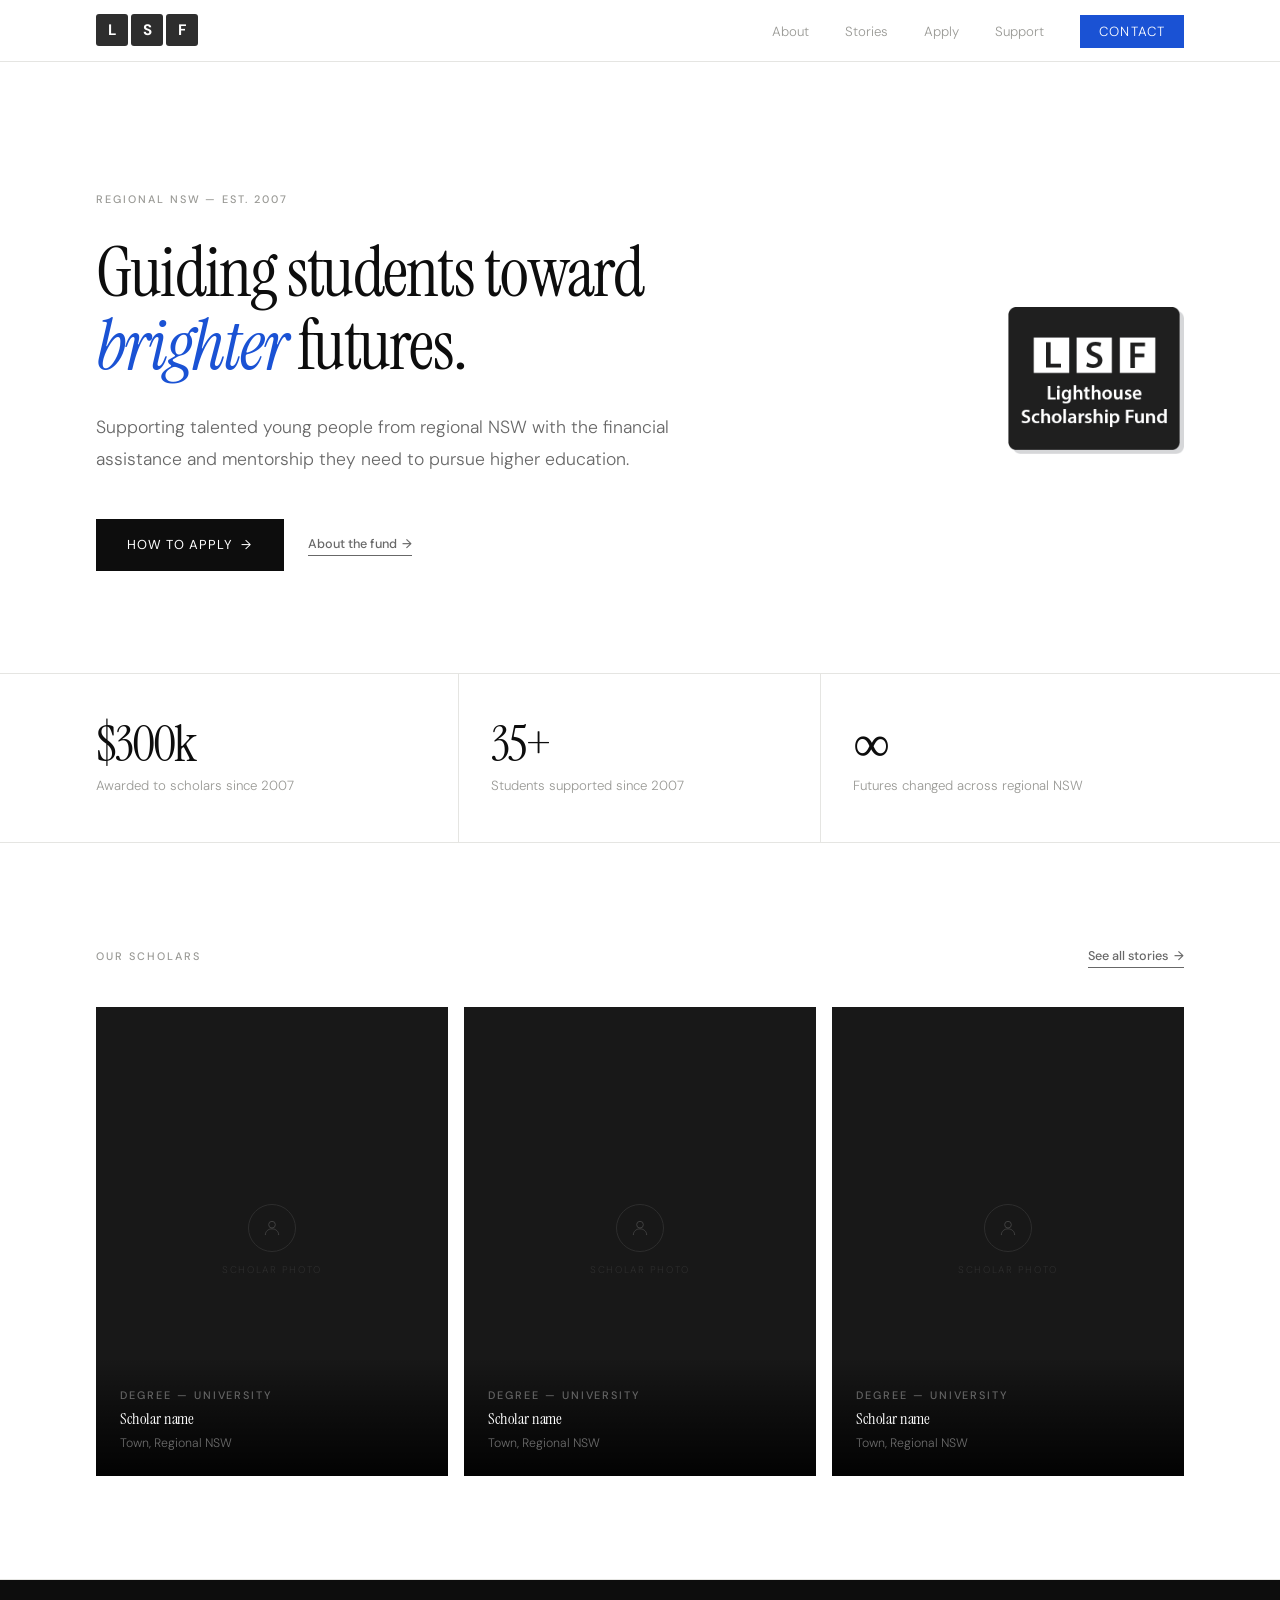
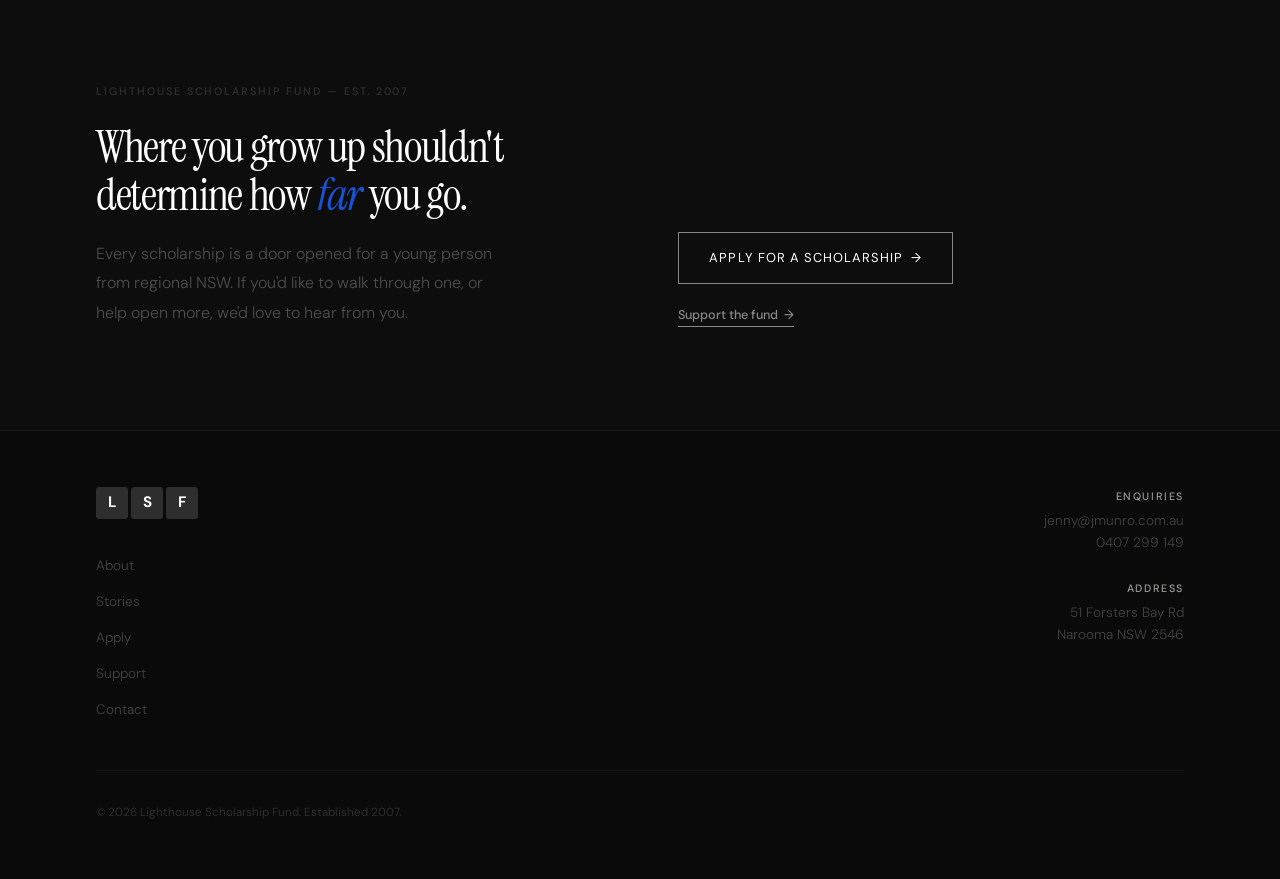
==== commit 77b26314: "Add thankyou.html, simplified pages, update README, and other accessibility features" ====
--- a/index.html
+++ b/index.html
@@ -1,229 +1,139 @@
 <!DOCTYPE html>
-<html lang="en">
+<html lang="en-AU">
 <head>
-	<meta charset="UTF-8">
-	<meta name="viewport" content="width=device-width, initial-scale=1.0">
-	<meta name="description" content="Supporting talented students from the Far South Coast of NSW with financial assistance and mentorship to pursue tertiary education since 2007.">
-	
-	<!-- Open Graph / Social Media Meta Tags -->
-	<meta property="og:title" content="Lighthouse Scholarship Fund | Guiding Students Toward Brighter Futures">
-	<meta property="og:description" content="Supporting talented students from the Far South Coast of NSW with financial assistance and mentorship to pursue tertiary education since 2007.">
-	<meta property="og:type" content="website">
-	<meta property="og:url" content="https://lighthousescholarship.org.au">
-	<meta name="twitter:card" content="summary_large_image">
-	
-	<title>Lighthouse Scholarship Fund | Guiding Students Toward Brighter Futures</title>
-	<link rel="icon" type="image/svg+xml" href="data:image/svg+xml,<svg xmlns='http://www.w3.org/2000/svg' viewBox='0 0 100 100'><text y='.9em' font-size='90'>🏛️</text></svg>">
-	<link rel="stylesheet" href="style.css">
-	<link rel="preconnect" href="https://fonts.googleapis.com">
-	<link rel="preconnect" href="https://fonts.gstatic.com" crossorigin>
-	<link href="https://fonts.googleapis.com/css2?family=Crimson+Pro:wght@300;400;600&family=DM+Sans:wght@400;500;700&display=swap" rel="stylesheet">
-	
-	<!-- Preload critical image -->
-	<link rel="preload" href="images/lighthouse-hand-drawn-illustration.png" as="image">
+  <meta charset="UTF-8" />
+  <meta name="viewport" content="width=device-width, initial-scale=1.0" />
+  <meta name="description" content="Supporting talented students from regional NSW with financial assistance and mentorship since 2007." />
+  <title>Lighthouse Scholarship Fund</title>
+  <link rel="preconnect" href="https://fonts.googleapis.com" />
+  <link rel="preconnect" href="https://fonts.gstatic.com" crossorigin />
+  <link href="https://fonts.googleapis.com/css2?family=Instrument+Serif:ital@0;1&family=DM+Sans:opsz,wght@9..40,300;9..40,400;9..40,500;9..40,700&display=swap" rel="stylesheet" />
+  <link rel="icon" href="favicon.ico" />
+  <link rel="stylesheet" href="css/styles.css" />
 </head>
-<body>
-	<!-- Skip to main content for accessibility -->
-	<a href="#main-content" class="skip-link">Skip to main content</a>
-	
-	<nav class="nav">
-		<div class="container">
-			<div class="nav-content">
-				<a href="#" class="logo">Lighthouse Scholarship Fund</a>
-				<button class="nav-toggle" aria-label="Toggle navigation" aria-expanded="false">
-					<span></span>
-					<span></span>
-					<span></span>
-				</button>
-				<ul class="nav-menu" aria-hidden="true">
-					<li><a href="#about">About</a></li>
-					<li><a href="#stories">Student Stories</a></li>
-					<li><a href="#apply">How to Apply</a></li>
-					<li><a href="#contact">Contact</a></li>
-				</ul>
-			</div>
-		</div>
-	</nav>
+<body data-page="home">
 
-	<main id="main-content">
-		<section class="hero">
-			<div class="container">
-				<div class="hero-grid">
-					<div class="hero-lighthouse">
-						<img src="images/lighthouse-hand-drawn-illustration.png" alt="Lighthouse illustration guiding ships to shore" width="1500" height="1078" loading="eager">
-					</div>
-					<div class="hero-content">
-						<h1>Lighthouse Scholarship Fund</h1>
-						<p class="hero-tagline">Guiding students toward brighter futures</p>
-						<p class="hero-text">Supporting talented students from the Far South Coast to pursue higher education and bring valuable skills back to their communities through financial assistance, mentorship, and guidance.</p>
-						<a href="#apply" class="btn">Learn How to Apply</a>
-					</div>
-				</div>
-			</div>
-		</section>
+<a href="#main" class="skip">Skip to main content</a>
 
-		<section class="section" id="about">
-			<div class="container">
-				<div class="section-header">
-					<h2>About the Fund</h2>
-					<p class="subtitle">Supporting rural students since 2007</p>
-				</div>
-				<p class="intro">The Lighthouse Scholarship Fund was established in 2007 by Jenny Munro to ensure talented students from the Far South Coast aren't held back by geography or financial barriers.</p>
-				<div class="card-grid">
-					<div class="card">
-						<h3>Our Purpose</h3>
-						<p>Financial support and mentorship for students pursuing tertiary education. We help cover tuition, accommodation, and living expenses so students can focus on their studies.</p>
-					</div>
-					<div class="card">
-						<h3>Our Community</h3>
-						<p>Founded by Jenny Munro, who also established Lighthouse Surgery Narooma and Bermagui Medical Centre, continuing a legacy of community support.</p>
-					</div>
-					<div class="card">
-						<h3>Our Impact</h3>
-						<p>Many scholars return to bring valuable skills back to the region. Our graduates work in healthcare, education, business, and community services across the Far South Coast.</p>
-					</div>
-				</div>
-			</div>
-		</section>
+<nav class="nav">
+  <div class="wrap nav-inner">
+    <a href="index.html" class="lsf-mark nav-mark" aria-label="Lighthouse Scholarship Fund - Home">
+      <span class="lsf-tile">L</span><span class="lsf-tile">S</span><span class="lsf-tile">F</span>
+    </a>
+    <button class="nav-toggle" id="navToggle" aria-label="Toggle navigation" aria-expanded="false">
+      <span></span><span></span><span></span>
+    </button>
+    <ul class="nav-links" id="navLinks" aria-hidden="true">
+      <li><a href="about.html"   data-page="about">About</a></li>
+      <li><a href="stories.html" data-page="stories">Stories</a></li>
+      <li><a href="apply.html"   data-page="apply">Apply</a></li>
+      <li><a href="support.html" data-page="support">Support</a></li>
+      <li><a href="contact.html" data-page="contact" class="nav-cta">Contact</a></li>
+    </ul>
+  </div>
+</nav>
 
-		<section class="section alt" id="stories">
-			<div class="container">
-				<div class="section-header">
-					<h2>Student Stories</h2>
-					<p class="subtitle">Meet some of the students whose journeys we've been privileged to support.</p>
-				</div>
-				<div class="card-grid">
-					<article class="story-card">
-						<div class="story-image">
-							<div class="placeholder">[Student Photo]</div>
-						</div>
-						<div class="story-content">
-							<h3>[Name]</h3>
-							<p class="story-name">[Degree], [University]</p>
-							<p>Lorem ipsum dolor sit amet, consectetur adipiscing elit. Sed do eiusmod tempor incididunt ut labore et dolore magna aliqua. Ut enim ad minim veniam, quis nostrud exercitation ullamco laboris.</p>
-						</div>
-					</article>
-					<article class="story-card">
-						<div class="story-image">
-							<div class="placeholder">[Student Photo]</div>
-						</div>
-						<div class="story-content">
-							<h3>[Name]</h3>
-							<p class="story-name">[Degree], [University]</p>
-							<p>Lorem ipsum dolor sit amet, consectetur adipiscing elit. Sed do eiusmod tempor incididunt ut labore et dolore magna aliqua. Ut enim ad minim veniam, quis nostrud exercitation ullamco laboris.</p>
-						</div>
-					</article>
-					<article class="story-card">
-						<div class="story-image">
-							<div class="placeholder">[Student Photo]</div>
-						</div>
-						<div class="story-content">
-							<h3>[Name]</h3>
-							<p class="story-name">[Degree], [University]</p>
-							<p>Lorem ipsum dolor sit amet, consectetur adipiscing elit. Sed do eiusmod tempor incididunt ut labore et dolore magna aliqua. Ut enim ad minim veniam, quis nostrud exercitation ullamco laboris.</p>
-						</div>
-					</article>
-				</div>
-			</div>
-		</section>
+<main id="main">
 
-		<section class="section" id="apply">
-			<div class="container">
-				<div class="section-header">
-					<h2>How to Apply</h2>
-					<p class="subtitle">Our application process is designed to be straightforward and accessible.</p>
-				</div>
-				<div class="steps">
-					<div class="step">
-						<div class="step-number">01</div>
-						<div>
-							<h3>Review Eligibility</h3>
-							<p>Check if you're eligible. Applicants must be from the Far South Coast region of NSW and enrolled in or planning to commence tertiary education.</p>
-						</div>
-					</div>
-					<div class="step">
-						<div class="step-number">02</div>
-						<div>
-							<h3>Prepare Your Application</h3>
-							<p>Gather your academic transcripts, write a personal statement explaining your goals, and arrange references from teachers or community members who know you well.</p>
-						</div>
-					</div>
-					<div class="step">
-						<div class="step-number">03</div>
-						<div>
-							<h3>Submit Your Application</h3>
-							<p>Complete the online application form and upload all required documents before the deadline. Make sure everything is accurate and complete.</p>
-						</div>
-					</div>
-					<div class="step">
-						<div class="step-number">04</div>
-						<div>
-							<h3>Selection Process</h3>
-							<p>One student is selected each year based on their application. Successful applicants receive financial support and ongoing mentorship throughout their studies.</p>
-						</div>
-					</div>
-				</div>
-			</div>
-		</section>
+  <section class="hero">
+    <div class="wrap fade">
+      <div class="hero-inner">
+        <div class="hero-text">
+          <span class="eyebrow">Regional NSW — Est. 2007</span>
+          <h1>Guiding students toward <em>brighter</em> futures.</h1>
+          <p class="hero-body">Supporting talented young people from regional NSW with the financial assistance and mentorship they need to pursue higher education.</p>
+          <div class="hero-actions">
+            <a href="apply.html" class="btn">How to apply</a>
+            <a href="about.html" class="text-link">About the fund</a>
+          </div>
+        </div>
+        <img src="images/logo.png" alt="Lighthouse Scholarship Fund" class="hero-logo" />
+      </div>
+    </div>
+  </section>
 
-		<section class="section alt" id="contact">
-			<div class="container">
-				<div class="section-header">
-					<h2>Get in Touch</h2>
-					<p class="subtitle">Have questions about the scholarship or interest in supporting our mission? We're here to help.</p>
-				</div>
-				<div class="contact-grid">
-					<div class="contact-info">
-						<div class="contact-card">
-							<h3>Email</h3>
-							<a href="mailto:info@lighthousescholarship.org.au">info@lighthousescholarship.org.au</a>
-						</div>
-						<div class="contact-card">
-							<h3>Phone</h3>
-							<a href="tel:+61407299149">0407 299 149</a>
-						</div>
-						<div class="contact-card">
-							<h3>Address</h3>
-							<p>51 Forsters Bay Rd<br>Narooma NSW&nbsp;2546<br>Australia</p>
-						</div>
-					</div>
-					<form class="contact-form" name="contact" method="POST" data-netlify="true" netlify-honeypot="bot-field">
-						<input type="hidden" name="form-name" value="contact">
-						<!-- Honeypot field for spam protection -->
-						<p style="display: none;">
-							<label>Don't fill this out if you're human: <input name="bot-field"></label>
-						</p>
-						<h3>Send us a message</h3>
-						<div>
-							<label for="name">Name <span class="required">*</span></label>
-							<input type="text" id="name" name="name" required autocomplete="name">
-						</div>
-						<div>
-							<label for="email">Email <span class="required">*</span></label>
-							<input type="email" id="email" name="email" required autocomplete="email">
-						</div>
-						<div>
-							<label for="subject">Subject <span class="required">*</span></label>
-							<input type="text" id="subject" name="subject" required>
-						</div>
-						<div>
-							<label for="message">Message <span class="required">*</span></label>
-							<textarea id="message" name="message" rows="5" required></textarea>
-						</div>
-						<button type="submit" class="btn">Send Message</button>
-					</form>
-				</div>
-			</div>
-		</section>
-	</main>
+  <div class="stats-strip">
+    <div class="wrap stats-grid">
+      <div class="stat-item fade">
+        <div class="stat-num" data-target="300" data-prefix="$" data-suffix="k">$300k</div>
+        <div class="stat-label">Awarded to scholars since 2007</div>
+      </div>
+      <div class="stat-item fade" style="transition-delay:.08s">
+        <div class="stat-num" data-target="35" data-suffix="+">35+</div>
+        <div class="stat-label">Students supported since 2007</div>
+      </div>
+      <div class="stat-item fade" style="transition-delay:.16s">
+        <div class="stat-num">&#x221E;</div>
+        <div class="stat-label">Futures changed across regional NSW</div>
+      </div>
+    </div>
+  </div>
 
-	<footer class="footer">
-		<div class="container">
-			<p>&copy; 2026 Lighthouse Scholarship Fund. Established 2007.</p>
-			<p><a href="https://bravehearthealth.com.au" target="_blank" rel="noopener noreferrer">Braveheart Healthcare</a></p>
-		</div>
-	</footer>
+  <section class="ruled">
+    <div class="wrap">
+      <div class="cards-header fade">
+        <span class="eyebrow">Our scholars</span>
+        <a href="stories.html" class="text-link">See all stories</a>
+      </div>
+      <div class="cards-grid fade" style="transition-delay:.08s">
+        <article class="story-card">
+          <div class="card-ph"><div class="card-ph-ring"><svg width="20" height="20" viewBox="0 0 24 24" fill="none" aria-hidden="true"><circle cx="12" cy="8" r="4" stroke="#404040" stroke-width="1.2"/><path d="M4 20c0-4 3.6-7 8-7s8 3 8 7" stroke="#404040" stroke-width="1.2" stroke-linecap="round"/></svg></div><span>Scholar photo</span></div>
+          <div class="card-body"><span class="eyebrow">Degree — University</span><h3>Scholar name</h3><p>Town, Regional NSW</p></div>
+        </article>
+        <article class="story-card">
+          <div class="card-ph"><div class="card-ph-ring"><svg width="20" height="20" viewBox="0 0 24 24" fill="none" aria-hidden="true"><circle cx="12" cy="8" r="4" stroke="#404040" stroke-width="1.2"/><path d="M4 20c0-4 3.6-7 8-7s8 3 8 7" stroke="#404040" stroke-width="1.2" stroke-linecap="round"/></svg></div><span>Scholar photo</span></div>
+          <div class="card-body"><span class="eyebrow">Degree — University</span><h3>Scholar name</h3><p>Town, Regional NSW</p></div>
+        </article>
+        <article class="story-card">
+          <div class="card-ph"><div class="card-ph-ring"><svg width="20" height="20" viewBox="0 0 24 24" fill="none" aria-hidden="true"><circle cx="12" cy="8" r="4" stroke="#404040" stroke-width="1.2"/><path d="M4 20c0-4 3.6-7 8-7s8 3 8 7" stroke="#404040" stroke-width="1.2" stroke-linecap="round"/></svg></div><span>Scholar photo</span></div>
+          <div class="card-body"><span class="eyebrow">Degree — University</span><h3>Scholar name</h3><p>Town, Regional NSW</p></div>
+        </article>
+      </div>
+    </div>
+  </section>
 
-	<script src="script.js"></script>
+  <section class="pre-footer">
+    <div class="wrap"><div class="pre-footer-inner">
+      <div class="pre-footer-copy fade">
+        <span class="eyebrow">Lighthouse Scholarship Fund — Est. 2007</span>
+        <h2>Where you grow up shouldn't determine how <em>far</em> you go.</h2>
+        <p>Every scholarship is a door opened for a young person from regional NSW. If you'd like to walk through one, or help open more, we'd love to hear from you.</p>
+      </div>
+      <div class="pre-footer-actions fade" style="transition-delay:.1s">
+        <a href="apply.html" class="btn-ghost">Apply for a scholarship</a>
+        <a href="support.html" class="text-link text-link-light">Support the fund</a>
+      </div>
+    </div></div>
+  </section>
+
+</main>
+
+<footer class="footer">
+  <div class="wrap">
+    <div class="footer-inner">
+      <div class="footer-left">
+        <a href="index.html" class="lsf-mark foot-mark" aria-label="Home">
+          <span class="lsf-tile">L</span><span class="lsf-tile">S</span><span class="lsf-tile">F</span>
+        </a>
+        <ul class="footer-nav">
+          <li><a href="about.html">About</a></li>
+          <li><a href="stories.html">Stories</a></li>
+          <li><a href="apply.html">Apply</a></li>
+          <li><a href="support.html">Support</a></li>
+          <li><a href="contact.html">Contact</a></li>
+        </ul>
+      </div>
+      <dl class="footer-enquiries">
+        <dt>Enquiries</dt>
+        <dd><a href="mailto:jenny@jmunro.com.au">jenny@jmunro.com.au</a><br><a href="tel:+61407299149">0407 299 149</a></dd>
+        <dt>Address</dt>
+        <dd>51 Forsters Bay Rd<br>Narooma NSW 2546</dd>
+      </dl>
+    </div>
+    <div class="footer-bottom"><p>&copy; 2026 Lighthouse Scholarship Fund. Established 2007.</p></div>
+  </div>
+</footer>
+
+<script src="js/script.js"></script>
 </body>
 </html>
--- a/css/styles.css
+++ b/css/styles.css
@@ -0,0 +1,684 @@
+/* --- TOKENS --- */
+:root {
+  --black: #0d0d0d;
+  --white: #ffffff;
+  --off:   #f7f7f5;
+  --blue:  #1a52d4;
+  --grey:  #686868;
+  --mid:   #9a9a96;
+  --rule:  #e5e5e2;
+  --pad:   clamp(1.5rem, 5vw, 4rem);
+  --gap:   clamp(4rem, 8vw, 7rem);
+}
+
+/* --- RESET --- */
+*, *::before, *::after { box-sizing: border-box; margin: 0; padding: 0; }
+html { scroll-behavior: smooth; }
+body {
+  font-family: 'DM Sans', sans-serif;
+  font-weight: 300;
+  font-size: 1rem;
+  line-height: 1.7;
+  color: var(--black);
+  background: var(--white);
+  -webkit-font-smoothing: antialiased;
+  -moz-osx-font-smoothing: grayscale;
+  text-rendering: optimizeLegibility;
+}
+img { display: block; max-width: 100%; }
+a { text-decoration: none; color: inherit; }
+
+/* --- LAYOUT --- */
+.wrap {
+  max-width: 76rem;
+  margin-inline: auto;
+  padding-inline: var(--pad);
+}
+.ruled { padding-block: var(--gap); border-bottom: 1px solid var(--rule); }
+.two-col {
+  display: grid;
+  grid-template-columns: 1fr 1fr;
+  gap: clamp(3rem, 6vw, 6rem);
+  align-items: start;
+}
+
+/* --- TYPOGRAPHY --- */
+h1 {
+  font-family: 'Instrument Serif', serif;
+  font-size: clamp(3rem, 5.5vw, 5.5rem);
+  font-weight: 400;
+  line-height: 1.04;
+  letter-spacing: -0.025em;
+}
+h1 em { font-style: italic; color: var(--blue); }
+h2 {
+  font-family: 'Instrument Serif', serif;
+  font-size: clamp(1.9rem, 3vw, 2.8rem);
+  font-weight: 400;
+  letter-spacing: -0.02em;
+  line-height: 1.12;
+}
+h2 em { font-style: italic; color: var(--blue); }
+h3 {
+  font-size: 1.05rem;
+  font-weight: 500;
+  letter-spacing: -0.01em;
+  margin-bottom: 0.4rem;
+  line-height: 1.4;
+}
+.eyebrow {
+  display: block;
+  font-size: 0.68rem;
+  font-weight: 500;
+  letter-spacing: 0.18em;
+  text-transform: uppercase;
+  color: var(--mid);
+}
+.eyebrow-blue { color: var(--blue); }
+.prose p {
+  color: var(--grey);
+  line-height: 1.85;
+  margin-bottom: 1.25rem;
+}
+.prose p:last-child { margin-bottom: 0; }
+
+/* --- SCROLL FADE --- */
+.fade {
+  opacity: 0;
+  transform: translateY(0.75rem);
+  transition: opacity 0.5s ease, transform 0.5s ease;
+}
+.fade.visible { opacity: 1; transform: none; }
+
+/* --- SKIP LINK --- */
+.skip {
+  position: absolute; top: -9rem; left: var(--pad);
+  background: var(--black); color: #fff;
+  padding: 0.5rem 1rem; font-size: 0.875rem;
+  transition: top 0.2s; z-index: 999;
+}
+.skip:focus { top: 1rem; }
+
+/* --- BUTTONS --- */
+.btn {
+  display: inline-flex; align-items: center; gap: 0.5rem;
+  background: var(--black); color: #fff;
+  border: 1px solid var(--black);
+  font-family: inherit; font-size: 0.81rem; font-weight: 400;
+  letter-spacing: 0.08em; text-transform: uppercase;
+  padding: 0.875rem 1.875rem;
+  cursor: pointer;
+  transition: background 0.2s, border-color 0.2s, gap 0.25s;
+  text-decoration: none;
+}
+.btn::after { content: '→'; font-style: normal; }
+.btn:hover { background: var(--blue); border-color: var(--blue); gap: 0.8rem; }
+
+.btn-ghost {
+  display: inline-flex; align-items: center; gap: 0.5rem;
+  background: transparent; color: #fff;
+  border: 1px solid rgba(255,255,255,0.5);
+  font-family: inherit; font-size: 0.81rem; font-weight: 400;
+  letter-spacing: 0.08em; text-transform: uppercase;
+  padding: 0.875rem 1.875rem;
+  cursor: pointer;
+  transition: border-color 0.2s, background 0.2s, gap 0.25s;
+  text-decoration: none;
+}
+.btn-ghost::after { content: '→'; }
+.btn-ghost:hover { background: var(--blue); border-color: var(--blue); gap: 0.8rem; }
+
+.text-link {
+  display: inline-flex; align-items: center; gap: 0.35rem;
+  font-size: 0.79rem; font-weight: 500;
+  border-bottom: 1px solid currentColor; padding-bottom: 1px;
+  color: var(--grey);
+  transition: color 0.2s, gap 0.25s;
+  cursor: pointer;
+  text-decoration: none;
+}
+.text-link::after { content: '→'; }
+.text-link:hover { color: var(--blue); gap: 0.6rem; }
+.text-link-light { color: #888; border-color: #888; }
+.text-link-light:hover { color: #fff; border-color: #fff; }
+
+/* --- NAV --- */
+.nav {
+  position: sticky; top: 0; z-index: 100;
+  background: rgba(255,255,255,0.96);
+  border-bottom: 1px solid var(--rule);
+  backdrop-filter: blur(16px);
+  -webkit-backdrop-filter: blur(16px);
+}
+.nav-inner {
+  display: flex; align-items: center;
+  justify-content: space-between;
+  padding-block: 0.9rem;
+}
+
+/* --- LSF MARK --- */
+.lsf-mark {
+  display: inline-flex; gap: 3px;
+  cursor: pointer; user-select: none;
+  width: fit-content;
+  flex-shrink: 0;
+  text-decoration: none;
+}
+.lsf-tile {
+  display: flex; align-items: center; justify-content: center;
+  width: 2rem; height: 2rem;
+  font-weight: 700; font-size: 0.95rem; line-height: 1;
+  border-radius: 3px;
+  transition: background 0.18s, transform 0.22s;
+}
+.nav-mark .lsf-tile  { background: #2e2e2e; color: #fff; }
+.foot-mark .lsf-tile { background: #2e2e2e; color: #fff; }
+
+@media (hover: hover) {
+  .nav-mark:hover .lsf-tile  { background: var(--blue); }
+  .nav-mark:hover .lsf-tile:nth-child(1) { transform: translateY(-3px); transition-delay:   0ms; }
+  .nav-mark:hover .lsf-tile:nth-child(2) { transform: translateY(-3px); transition-delay:  55ms; }
+  .nav-mark:hover .lsf-tile:nth-child(3) { transform: translateY(-3px); transition-delay: 110ms; }
+
+  .foot-mark:hover .lsf-tile  { background: var(--blue); }
+  .foot-mark:hover .lsf-tile:nth-child(1) { transform: translateY(-3px); transition-delay:   0ms; }
+  .foot-mark:hover .lsf-tile:nth-child(2) { transform: translateY(-3px); transition-delay:  55ms; }
+  .foot-mark:hover .lsf-tile:nth-child(3) { transform: translateY(-3px); transition-delay: 110ms; }
+}
+
+/* --- NAV LINKS --- */
+.nav-links {
+  display: flex; list-style: none;
+  align-items: center; gap: 2.25rem;
+}
+.nav-links a {
+  font-size: 0.83rem; color: var(--mid);
+  position: relative; transition: color 0.2s;
+  cursor: pointer; white-space: nowrap;
+  text-decoration: none;
+}
+.nav-links a::after {
+  content: ''; position: absolute;
+  left: 0; bottom: -3px;
+  width: 0; height: 1px;
+  background: var(--blue);
+  transition: width 0.25s;
+  pointer-events: none;
+}
+.nav-links a:hover { color: var(--black); }
+.nav-links a:hover::after,
+.nav-links a.active::after { width: 100%; }
+.nav-links a.active { color: var(--blue); }
+
+.nav-cta {
+  background: var(--blue); color: #fff !important;
+  padding: 0.5rem 1.2rem;
+  font-size: 0.79rem; letter-spacing: 0.08em;
+  text-transform: uppercase;
+  transition: background 0.2s;
+}
+.nav-cta::after { display: none !important; }
+.nav-cta:hover { color: #fff !important; background: #1448b8; }
+
+.nav-toggle {
+  display: none; flex-direction: column; gap: 5px;
+  background: none; border: none;
+  cursor: pointer; padding: 4px;
+}
+.nav-toggle span {
+  display: block; width: 1.3rem; height: 1.5px;
+  background: var(--black);
+  transition: transform 0.3s, opacity 0.3s;
+}
+.nav-toggle.open span:nth-child(1) { transform: rotate(45deg) translate(4.5px, 4.5px); }
+.nav-toggle.open span:nth-child(2) { opacity: 0; }
+.nav-toggle.open span:nth-child(3) { transform: rotate(-45deg) translate(4.5px, -4.5px); }
+
+/* --- PAGE HEADER --- */
+.page-header {
+  padding-top: clamp(4rem, 8vw, 7rem);
+  padding-bottom: clamp(3rem, 5vw, 5rem);
+  border-bottom: 1px solid var(--rule);
+}
+.page-header .eyebrow { margin-bottom: 1.5rem; }
+
+/* --- SCHOLAR CARDS --- */
+.cards-header {
+  display: flex; align-items: baseline;
+  justify-content: space-between;
+  flex-wrap: wrap; gap: 1rem;
+  margin-bottom: clamp(1.75rem, 3vw, 2.5rem);
+}
+.cards-grid {
+  display: grid;
+  grid-template-columns: repeat(3, 1fr);
+  gap: 1rem;
+}
+.story-card {
+  position: relative; aspect-ratio: 3/4;
+  overflow: hidden; background: #181818;
+  display: flex; flex-direction: column; justify-content: flex-end;
+  cursor: pointer;
+  transition: transform 0.3s ease, box-shadow 0.3s ease;
+  text-decoration: none;
+}
+.story-card:hover {
+  transform: translateY(-0.5rem);
+  box-shadow: 0 1.5rem 3rem rgba(26,82,212,0.12), 0 0.5rem 1rem rgba(0,0,0,0.1);
+}
+.story-card img {
+  position: absolute; inset: 0;
+  width: 100%; height: 100%;
+  object-fit: cover; object-position: top;
+  opacity: 0.55;
+  transition: opacity 0.4s, transform 0.5s;
+}
+.story-card:hover img { opacity: 0.4; transform: scale(1.04); }
+.card-ph {
+  position: absolute; inset: 0;
+  background: #181818;
+  display: flex; flex-direction: column;
+  align-items: center; justify-content: center; gap: 0.65rem;
+}
+.card-ph-ring {
+  width: 48px; height: 48px; border-radius: 50%;
+  border: 1px solid #2d2d2d;
+  display: flex; align-items: center; justify-content: center;
+}
+.card-ph span {
+  font-size: 0.61rem; letter-spacing: 0.16em;
+  text-transform: uppercase; color: #2d2d2d;
+}
+.card-body {
+  position: relative;
+  padding: 1.75rem 1.5rem 1.5rem;
+  background: linear-gradient(to top, rgba(0,0,0,0.9) 0%, rgba(0,0,0,0.4) 60%, transparent 100%);
+}
+.card-body .eyebrow { color: rgba(255,255,255,0.35); margin-bottom: 0.3rem; }
+.card-body h3 {
+  font-family: 'Instrument Serif', serif;
+  font-size: 1rem; font-weight: 400;
+  color: #fff; line-height: 1.3; margin-bottom: 0.25rem;
+}
+.card-body p { font-size: 0.77rem; color: rgba(255,255,255,0.4); line-height: 1.5; }
+
+/* --- STORY ROWS --- */
+.story-list { padding-block: var(--gap); }
+.story-row {
+  display: grid; grid-template-columns: 1fr 2fr;
+  gap: clamp(2rem, 4vw, 4.5rem);
+  padding-block: clamp(2.5rem, 4vw, 3.5rem);
+  border-top: 1px solid var(--rule);
+  align-items: start;
+}
+.story-row:first-child { border-top: none; }
+.story-row-photo {
+  aspect-ratio: 4/3; background: var(--off);
+  overflow: hidden;
+  display: flex; flex-direction: column;
+  align-items: center; justify-content: center; gap: 0.65rem;
+}
+.story-row-photo img { width: 100%; height: 100%; object-fit: cover; }
+.story-row-ph-ring {
+  width: 40px; height: 40px; border-radius: 50%;
+  border: 1px solid #d5d5d2;
+  display: flex; align-items: center; justify-content: center;
+}
+.story-row-photo > span {
+  font-size: 0.61rem; letter-spacing: 0.14em;
+  text-transform: uppercase; color: #c2c2be;
+}
+.story-row-body .eyebrow { margin-bottom: 0.6rem; }
+.story-row-body h3 {
+  font-family: 'Instrument Serif', serif;
+  font-size: clamp(1.25rem, 2vw, 1.55rem);
+  font-weight: 400; letter-spacing: -0.01em;
+  margin-bottom: 0.8rem; line-height: 1.2;
+}
+.story-row-body p { color: var(--grey); line-height: 1.8; font-size: 0.94rem; }
+
+/* --- FOUNDER --- */
+.founder-photo {
+  aspect-ratio: 3/4; background: var(--off);
+  display: flex; flex-direction: column;
+  align-items: center; justify-content: center; gap: 0.65rem;
+  overflow: hidden;
+}
+.founder-photo > span {
+  font-size: 0.61rem; letter-spacing: 0.14em;
+  text-transform: uppercase; color: #c2c2be;
+}
+.founder-ph-ring {
+  width: 56px; height: 56px; border-radius: 50%;
+  border: 1px solid #d5d5d2;
+  display: flex; align-items: center; justify-content: center;
+}
+.founder-copy .eyebrow { margin-bottom: 1.25rem; }
+.founder-copy h2 { margin-bottom: 1.25rem; }
+
+/* --- STEPS (Apply page) --- */
+.steps-header {
+  display: flex; align-items: baseline; justify-content: space-between;
+  margin-bottom: clamp(1.75rem, 3vw, 2.5rem);
+}
+.step {
+  display: grid; grid-template-columns: 4rem 1fr;
+  gap: 1.75rem; padding-block: 1.75rem;
+  border-top: 1px solid var(--rule); align-items: start;
+}
+.step-num { font-size: 0.78rem; color: var(--blue); letter-spacing: 0.1em; padding-top: 0.2rem; }
+.step h3 { margin-bottom: 0.35rem; }
+.step p { color: var(--grey); font-size: 0.93rem; line-height: 1.75; }
+
+/* --- APPLICATION FORM --- */
+.form-section { padding-block: var(--gap); }
+.form-preamble {
+  display: grid; grid-template-columns: 1fr 1fr;
+  gap: clamp(3rem, 6vw, 6rem); align-items: start;
+  padding-bottom: clamp(2.5rem, 5vw, 4rem);
+  margin-bottom: clamp(2.5rem, 5vw, 4rem);
+  border-bottom: 1px solid var(--rule);
+}
+.form-preamble h2 { margin-bottom: 0.75rem; }
+.form-preamble-body { color: var(--grey); font-size: 1rem; line-height: 1.82; margin-bottom: 1.75rem; }
+.form-meta { display: flex; flex-direction: column; gap: 1.5rem; border-top: 1px solid var(--rule); padding-top: 1.5rem; }
+.form-meta dt {
+  font-size: 0.67rem; letter-spacing: 0.15em;
+  text-transform: uppercase; color: var(--mid);
+  font-weight: 500; margin-bottom: 0.2rem;
+}
+.form-meta dd { font-size: 0.93rem; color: var(--grey); line-height: 1.6; }
+.form-meta a { color: var(--blue); border-bottom: 1px solid transparent; transition: border-color 0.2s; }
+.form-meta a:hover { border-color: var(--blue); }
+
+/* Field system */
+.form { display: grid; gap: 0; }
+.form-block {
+  padding-block: clamp(2rem, 4vw, 3rem);
+  border-bottom: 1px solid var(--rule);
+  display: grid; gap: 1.5rem;
+}
+.form-block:last-of-type { border-bottom: none; padding-bottom: 0; }
+.form-block:has(+ .form-submit) { border-bottom: none; padding-bottom: 0; }
+.form-block-label {
+  font-size: 0.67rem; letter-spacing: 0.15em; text-transform: uppercase;
+  font-weight: 500; color: var(--blue);
+  margin-bottom: 0.25rem;
+}
+.form-row { display: grid; grid-template-columns: 1fr 1fr; gap: 1.5rem; }
+.field { display: grid; gap: 0.45rem; }
+.field label {
+  font-size: 0.67rem; letter-spacing: 0.15em;
+  text-transform: uppercase; color: var(--mid); font-weight: 500;
+}
+.field input, .field textarea, .field select {
+  width: 100%; border: none;
+  border-bottom: 1px solid var(--rule);
+  background: transparent; padding: 0.7rem 0;
+  font-family: inherit; font-size: 0.97rem; font-weight: 300;
+  color: var(--black); transition: border-color 0.2s;
+  -webkit-appearance: none; outline: none; border-radius: 0;
+}
+.field input:focus-visible,
+.field textarea:focus-visible,
+.field select:focus-visible { border-color: var(--blue); outline: none; }
+.field input:focus,
+.field textarea:focus,
+.field select:focus { border-color: var(--blue); }
+.field input::placeholder,
+.field textarea::placeholder { color: #ceccca; }
+.field textarea { resize: vertical; min-height: 7rem; line-height: 1.65; border-bottom: none; }
+.field select {
+  background-image: url("data:image/svg+xml,%3Csvg xmlns='http://www.w3.org/2000/svg' width='11' height='6' viewBox='0 0 11 6'%3E%3Cpath d='M1 1l4.5 4L10 1' stroke='%239a9a96' stroke-width='1.5' fill='none' stroke-linecap='round'/%3E%3C/svg%3E");
+  background-repeat: no-repeat; background-position: right 0 center;
+  padding-right: 1.5rem; cursor: pointer;
+}
+.field-hint { font-size: 0.77rem; color: var(--mid); line-height: 1.55; margin-top: 0.2rem; }
+
+.file-drop {
+  border: 1px dashed var(--rule); padding: 1.75rem;
+  transition: border-color 0.2s, background 0.2s;
+}
+.file-drop:focus-within,
+.file-drop:hover { border-color: var(--blue); background: #f4f8ff; }
+.file-drop-label {
+  font-size: 0.67rem; letter-spacing: 0.15em; text-transform: uppercase;
+  color: var(--mid); font-weight: 500; display: block; margin-bottom: 0.45rem;
+}
+.file-drop-hint { font-size: 0.8rem; color: var(--mid); line-height: 1.6; margin-bottom: 0.65rem; }
+.file-drop input[type="file"] {
+  border: none; padding: 0; font-size: 0.875rem;
+  color: var(--grey); cursor: pointer; width: 100%;
+}
+.form-note { font-size: 0.77rem; color: var(--mid); line-height: 1.6; }
+.form-note a { border-bottom: 1px solid var(--rule); transition: color 0.2s, border-color 0.2s; }
+.form-note a:hover { color: var(--blue); border-color: var(--blue); }
+.form-submit { padding-top: clamp(2rem, 4vw, 3rem); display: flex; align-items: center; gap: 1.5rem; flex-wrap: wrap; }
+
+/* --- SUPPORT WAYS --- */
+.ways {
+  display: grid; grid-template-columns: repeat(3, 1fr);
+  gap: 1px; background: var(--rule);
+  border: 1px solid var(--rule);
+  margin-top: clamp(3rem, 5vw, 4.5rem);
+}
+.way {
+  padding: 2.5rem 2.25rem;
+  background: var(--white);
+  transition: background 0.22s;
+}
+.way:hover { background: var(--off); }
+.way .eyebrow { margin-bottom: 1rem; }
+.way h3 { margin-bottom: 0.5rem; }
+.way p { color: var(--grey); font-size: 0.93rem; line-height: 1.75; }
+.way .text-link { display: block; margin-top: 1.25rem; color: var(--grey); }
+
+/* --- CTA STRIP --- */
+.cta-strip { padding-block: var(--gap); }
+.cta-strip-inner {
+  display: flex; align-items: center;
+  justify-content: space-between;
+  gap: 3rem; flex-wrap: wrap;
+  padding: clamp(2.5rem, 5vw, 4rem);
+  background: var(--off);
+  border: 1px solid var(--rule);
+}
+.cta-strip-text { flex: 1; min-width: 14rem; }
+.cta-strip-text h2 { font-size: clamp(1.5rem, 2.5vw, 2rem); margin-bottom: 0.4rem; }
+.cta-strip-text p { color: var(--grey); font-size: 0.93rem; line-height: 1.75; max-width: 42ch; }
+
+/* --- CONTACT --- */
+.contact-body {
+  display: grid; grid-template-columns: 1fr 2fr;
+  gap: clamp(3rem, 6vw, 6rem);
+  padding-block: var(--gap); align-items: start;
+}
+.contact-details { display: flex; flex-direction: column; gap: 2rem; }
+.contact-details dt {
+  font-size: 0.67rem; letter-spacing: 0.15em; text-transform: uppercase;
+  color: var(--mid); margin-bottom: 0.25rem; font-weight: 500;
+}
+.contact-details dd { font-size: 0.94rem; color: #444; line-height: 1.65; }
+.contact-details a { border-bottom: 1px solid transparent; transition: color 0.2s, border-color 0.2s; }
+.contact-details a:hover { color: var(--blue); border-color: var(--blue); }
+
+/* --- STATS STRIP --- */
+.stats-strip { border-bottom: 1px solid var(--rule); }
+.stats-grid {
+  display: grid;
+  grid-template-columns: repeat(3, 1fr);
+}
+.stat-item {
+  padding: clamp(2rem, 4vw, 2.75rem) clamp(1rem, 3vw, 2rem);
+  border-right: 1px solid var(--rule);
+}
+.stat-item:first-child { padding-left: 0; }
+.stat-item:last-child  { border-right: none; padding-right: 0; }
+.stat-num {
+  font-family: 'Instrument Serif', serif;
+  font-size: clamp(2.5rem, 4vw, 3.75rem);
+  font-weight: 400;
+  letter-spacing: -0.04em; line-height: 1;
+  margin-bottom: 0.35rem; color: var(--black);
+}
+.stat-label { font-size: 0.83rem; color: var(--mid); }
+
+/* --- HERO --- */
+.hero {
+  padding-top: clamp(5rem, 10vw, 8rem);
+  padding-bottom: clamp(4rem, 8vw, 6.5rem);
+  border-bottom: 1px solid var(--rule);
+}
+.hero-inner {
+  display: grid;
+  grid-template-columns: 1fr auto;
+  gap: clamp(2rem, 5vw, 5rem);
+  align-items: center;
+}
+.hero-logo {
+  width: clamp(10rem, 14vw, 16rem);
+  opacity: 0.88;
+  flex-shrink: 0;
+}
+.hero .eyebrow { margin-bottom: 1.75rem; }
+.hero h1 { margin-bottom: 1.75rem; max-width: 18ch; }
+.hero-body {
+  font-size: 1.1rem; color: var(--grey);
+  max-width: 52ch; line-height: 1.82;
+  margin-bottom: 2.75rem;
+}
+.hero-actions {
+  display: flex; align-items: center;
+  gap: 1.5rem; flex-wrap: wrap;
+}
+
+/* --- PRE-FOOTER --- */
+.pre-footer { background: var(--black); padding-block: var(--gap); }
+.pre-footer-inner {
+  display: grid; grid-template-columns: 1fr 1fr;
+  gap: clamp(3rem, 6vw, 6rem); align-items: end;
+}
+.pre-footer .eyebrow { color: #303030; margin-bottom: 1.5rem; }
+.pre-footer h2 {
+  color: #fff;
+  font-size: clamp(2rem, 3.5vw, 3.25rem);
+  letter-spacing: -0.03em; line-height: 1.06;
+  margin-bottom: 1.2rem;
+}
+.pre-footer h2 em { color: var(--blue); font-style: italic; }
+.pre-footer p { color: #4e4e4e; font-size: 1rem; line-height: 1.85; max-width: 38ch; }
+.pre-footer-actions {
+  display: flex; flex-direction: column;
+  align-items: flex-start; gap: 1.25rem;
+}
+
+/* --- THANK YOU PAGE --- */
+.thankyou-section {
+  padding-top: clamp(6rem, 12vw, 10rem);
+  padding-bottom: clamp(4rem, 8vw, 7rem);
+  border-bottom: 1px solid var(--rule);
+  min-height: 60vh;
+  display: flex; align-items: center;
+}
+.thankyou-inner { max-width: 52ch; }
+.thankyou-inner .eyebrow { margin-bottom: 1.5rem; }
+.thankyou-inner h1 { margin-bottom: 2rem; }
+.thankyou-links {
+  display: flex; align-items: center;
+  gap: 1.5rem; flex-wrap: wrap;
+}
+
+/* --- FOOTER --- */
+.footer { background: #0a0a0a; padding-block: 3.5rem; border-top: 1px solid #181818; }
+.footer-inner {
+  display: grid; grid-template-columns: 1fr 1fr;
+  gap: 3rem; align-items: start;
+  padding-bottom: 3rem;
+  border-bottom: 1px solid #151515;
+  margin-bottom: 2rem;
+}
+.footer-left {
+  display: flex; flex-direction: column; gap: 2rem;
+  align-items: flex-start;
+}
+.footer-nav { list-style: none; display: flex; flex-direction: column; gap: 0.55rem; }
+.footer-nav a {
+  font-size: 0.85rem; color: #444; display: inline-block;
+  cursor: pointer; transition: color 0.2s, transform 0.2s;
+  text-decoration: none;
+}
+.footer-nav a:hover { color: var(--blue); transform: translateX(4px); }
+.footer-enquiries { text-align: right; }
+.footer-enquiries dt {
+  font-size: 0.67rem; letter-spacing: 0.15em; text-transform: uppercase;
+  color: var(--mid); margin-bottom: 0.3rem; font-weight: 500;
+}
+.footer-enquiries dd { font-size: 0.85rem; color: #444; line-height: 1.65; margin-bottom: 1.5rem; }
+.footer-enquiries dd:last-child { margin-bottom: 0; }
+.footer-enquiries a { color: #444; transition: color 0.2s; }
+.footer-enquiries a:hover { color: var(--blue); }
+.footer-bottom p { font-size: 0.73rem; color: #333; }
+
+/* --- RESPONSIVE --- */
+@media (max-width: 60rem) {
+  .two-col,
+  .pre-footer-inner,
+  .contact-body,
+  .form-preamble { grid-template-columns: 1fr; }
+  .cards-grid { grid-template-columns: 1fr 1fr; }
+  .story-row { grid-template-columns: 1fr; }
+  .stats-grid { grid-template-columns: 1fr 1fr; }
+  .stat-item:nth-child(3) {
+    border-top: 1px solid var(--rule);
+    padding-left: 0; border-right: none;
+    grid-column: 1;
+  }
+  .ways { grid-template-columns: 1fr; }
+  .footer-inner { grid-template-columns: 1fr; }
+  .footer-enquiries { text-align: left; }
+  .pre-footer-actions { flex-direction: row; flex-wrap: wrap; align-items: center; }
+  .steps-header { flex-direction: column; gap: 0.5rem; }
+  .form-row { grid-template-columns: 1fr; }
+  .cta-strip-inner { flex-direction: column; align-items: flex-start; }
+}
+
+@media (max-width: 48rem) {
+  .hero-inner { grid-template-columns: 1fr; }
+  .hero-logo { display: none; }
+}
+
+@media (max-width: 36rem) {
+  .nav-links {
+    display: none; flex-direction: column;
+    position: fixed; top: 3.5rem; left: 0; right: 0; bottom: 0;
+    background: #fff;
+    padding: 2.5rem var(--pad) 3rem;
+    gap: 0; z-index: 99;
+    border-top: 1px solid var(--rule);
+    overflow-y: auto;
+    height: calc(100vh - 3.5rem);
+    height: calc(100dvh - 3.5rem);
+  }
+  .nav-links li { border-bottom: 1px solid var(--rule); }
+  .nav-links a {
+    display: block; padding: 1.1rem 0;
+    font-size: 1.1rem; font-weight: 300; color: var(--black);
+  }
+  .nav-links a.nav-cta {
+    background: none; color: var(--black) !important;
+    padding: 1.1rem 0; font-size: 1.1rem;
+    letter-spacing: 0; text-transform: none;
+  }
+  .nav-links.open { display: flex; }
+  .nav-toggle { display: flex; }
+  .cards-grid { grid-template-columns: 1fr; }
+  .stats-grid { grid-template-columns: 1fr; }
+  .stat-item {
+    border-right: none !important;
+    border-top: 1px solid var(--rule);
+    padding-left: 0 !important;
+    padding-right: 0 !important;
+    grid-column: 1 !important;
+  }
+  .stat-item:first-child { border-top: none; }
+}
